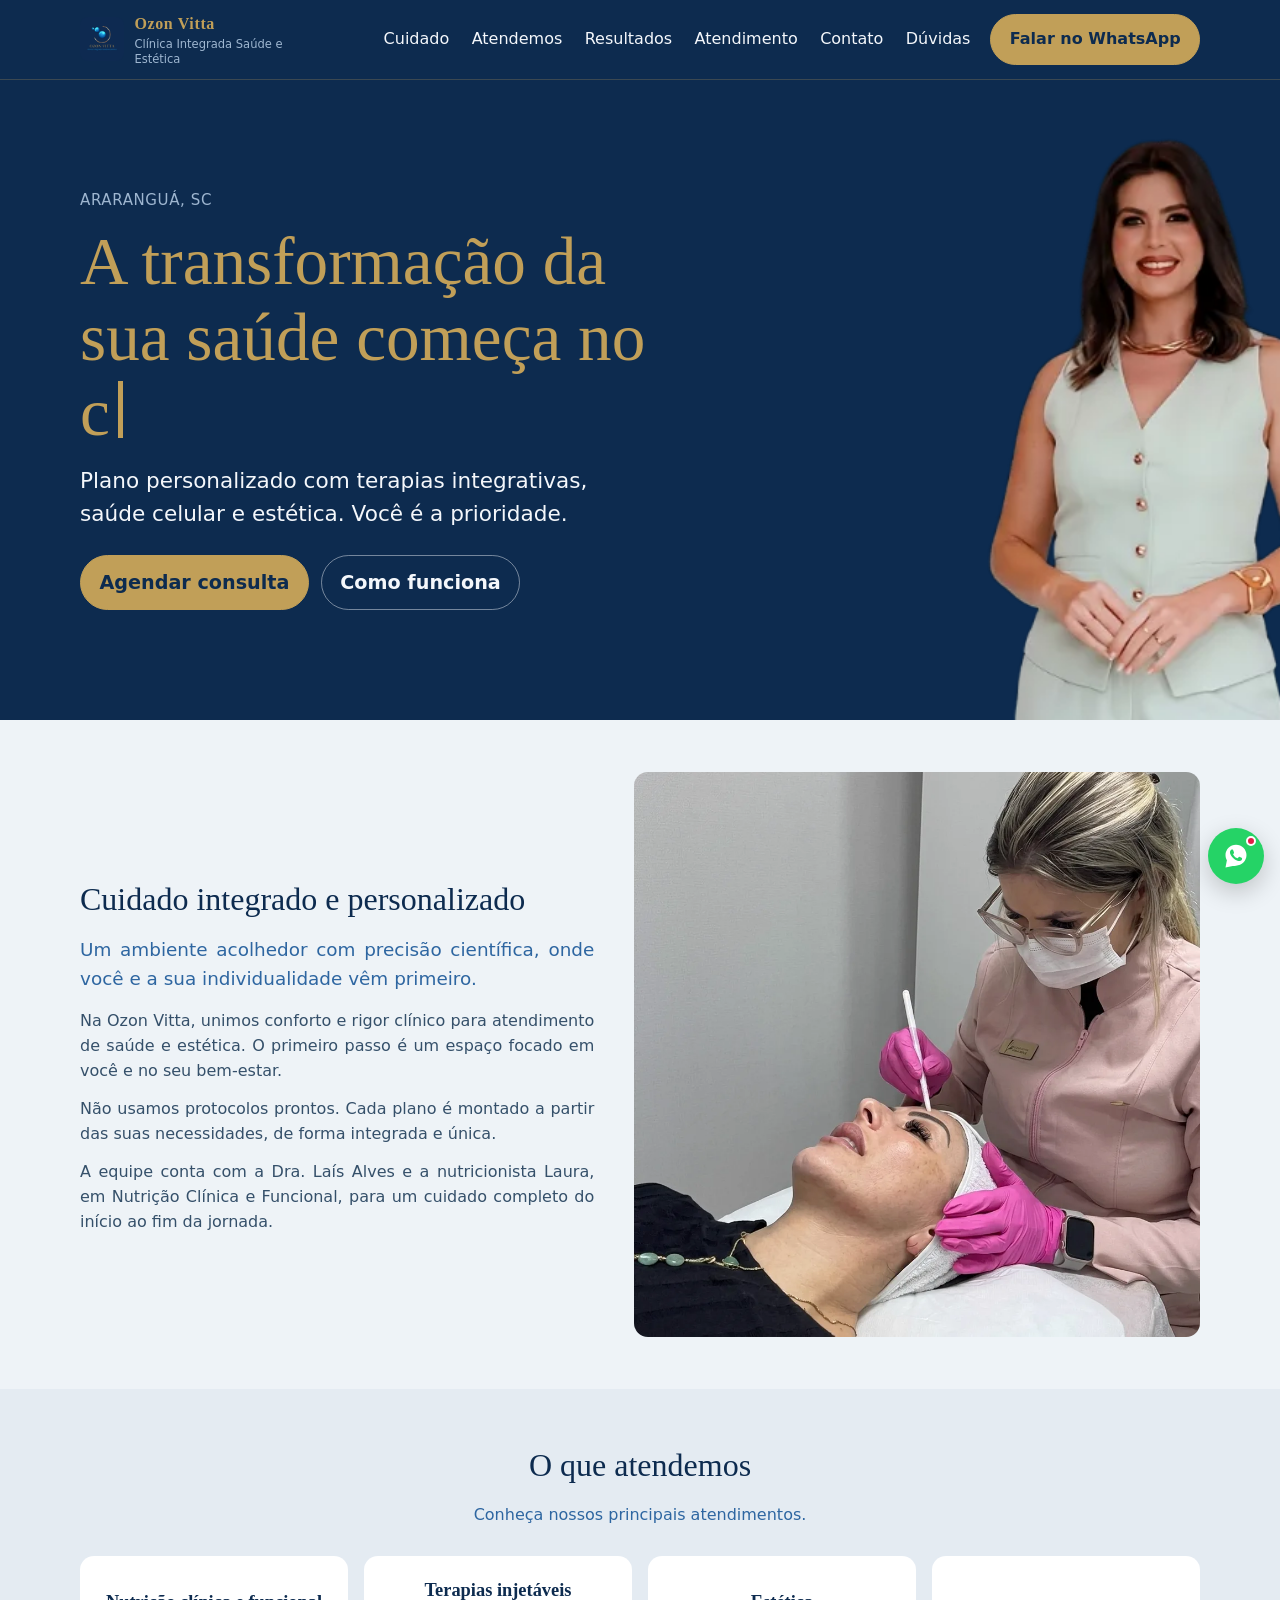
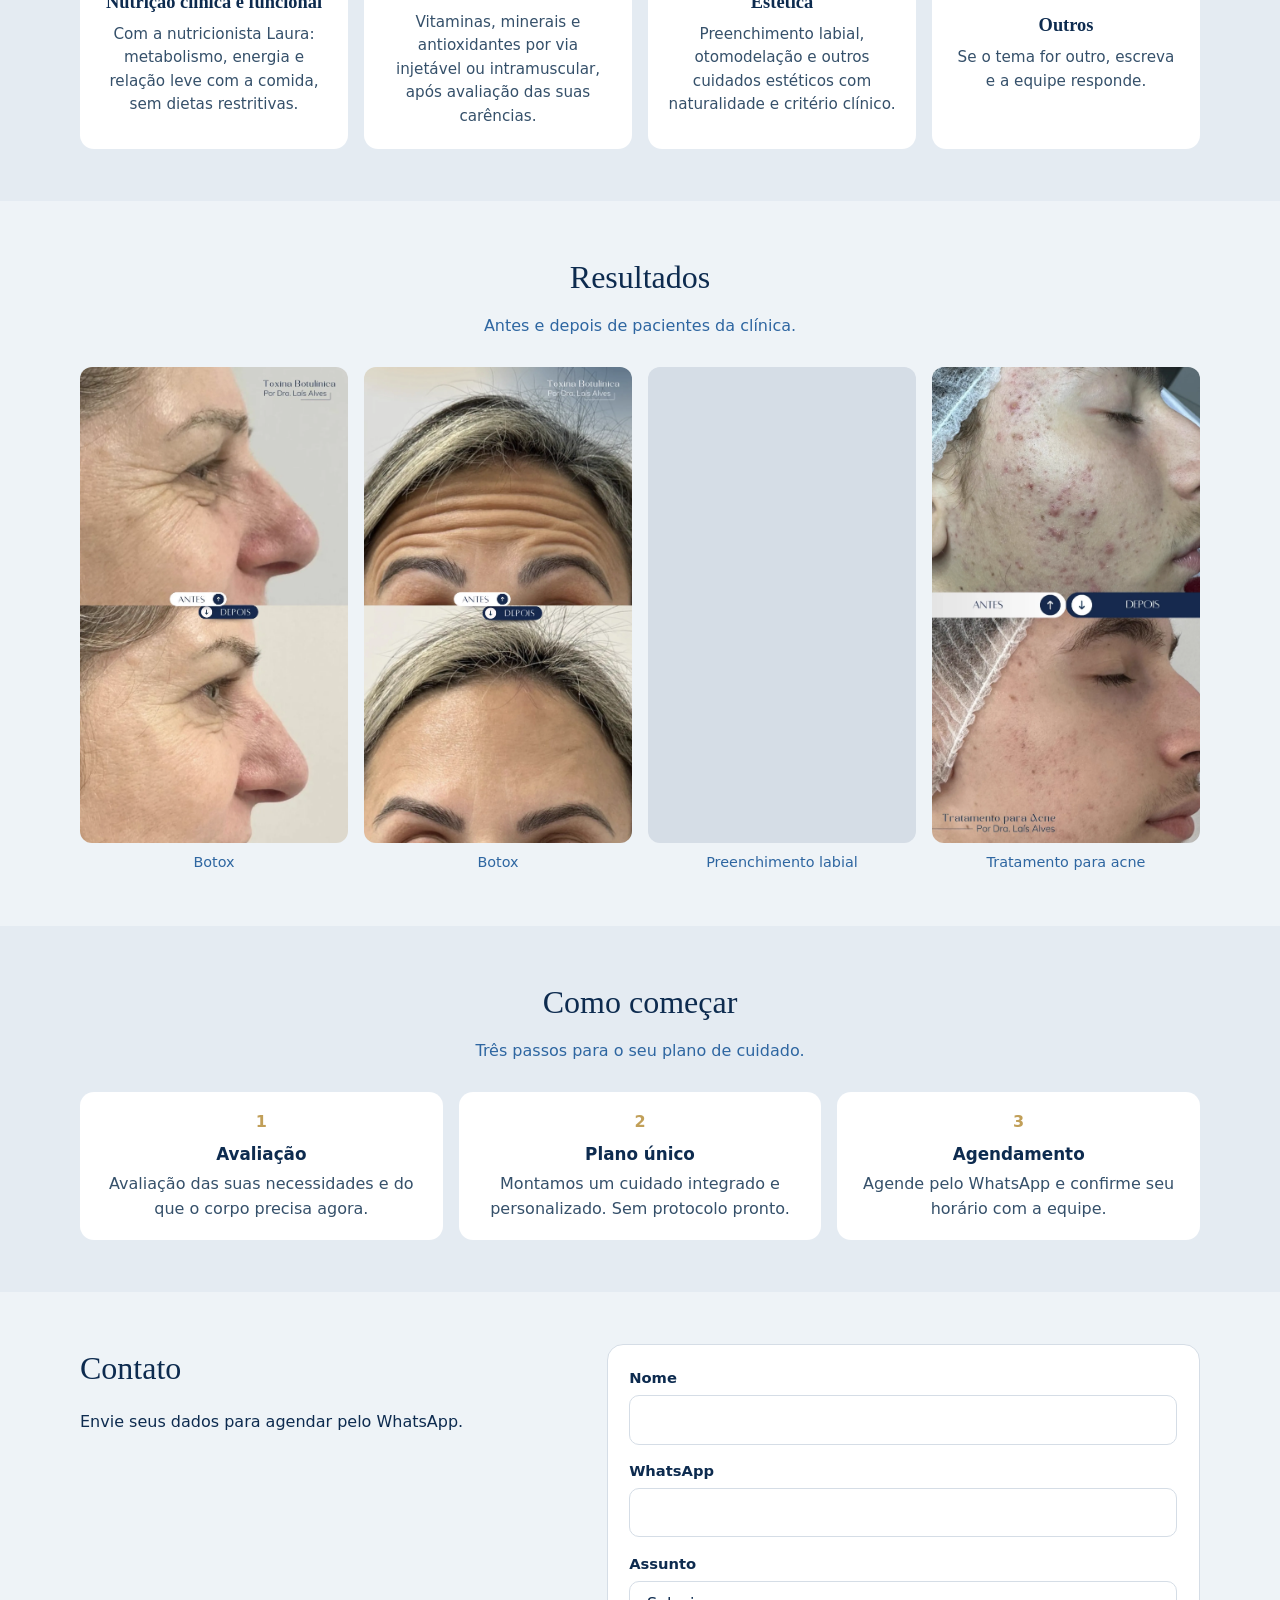
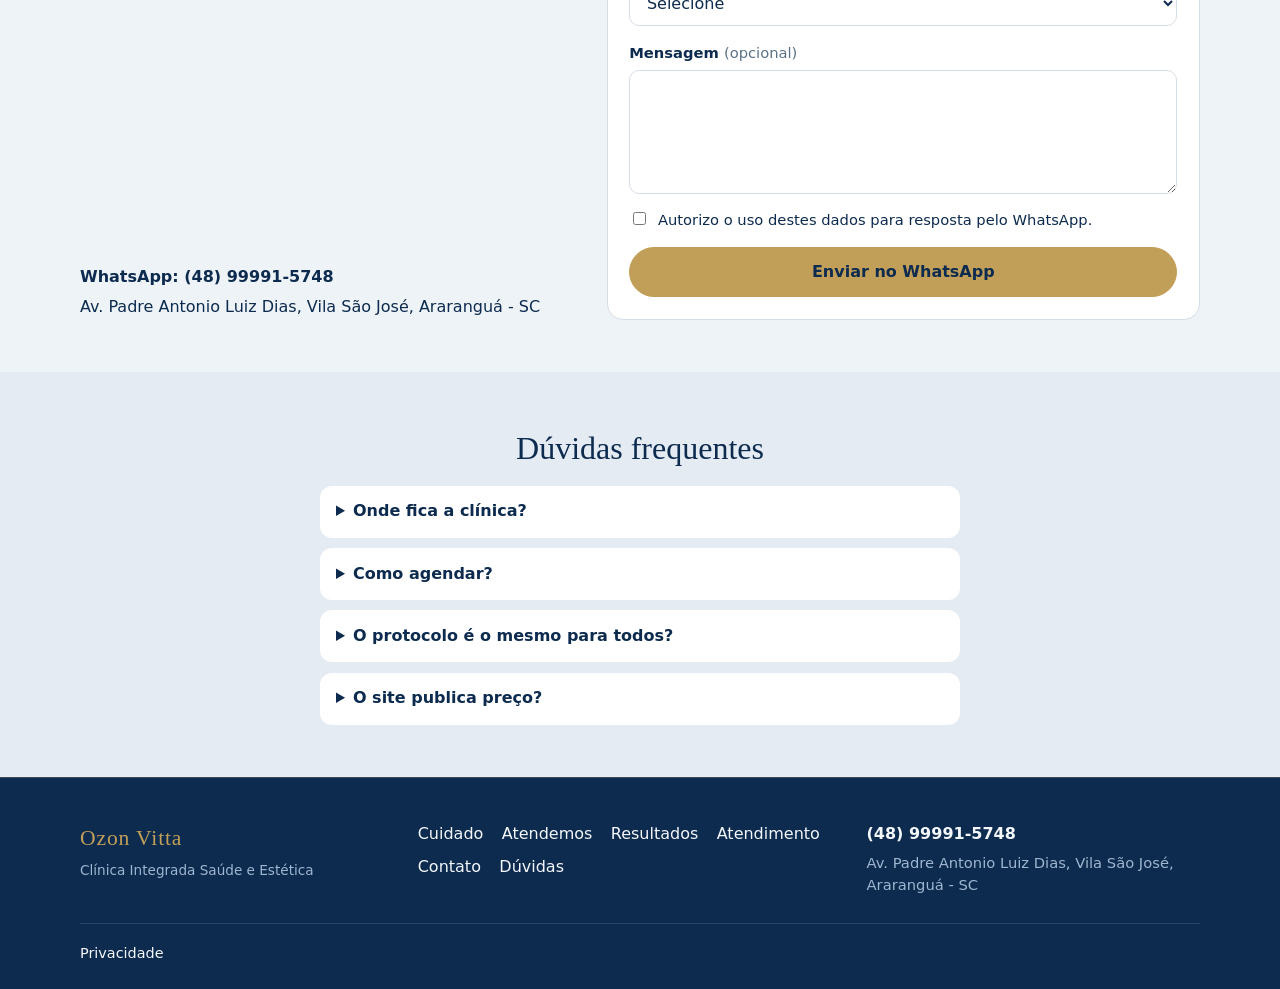
==== index.html @ ddac8181 "Initial commit: landing estatica Ozon Vitta." ====
<!DOCTYPE html>
<html lang="pt-BR">
<head>
  <meta charset="utf-8">
  <meta name="viewport" content="width=device-width, initial-scale=1">
  <title>Ozon Vitta | Clínica Integrada Saúde e Estética em Araranguá</title>
  <meta name="description" content="Ozon Vitta em Araranguá: saúde integrada e estética com plano personalizado. Agende pelo WhatsApp.">
  <meta property="og:title" content="Ozon Vitta | Clínica Integrada Saúde e Estética em Araranguá">
  <meta property="og:description" content="Ozon Vitta em Araranguá: saúde integrada e estética com plano personalizado. Agende pelo WhatsApp.">
  <meta property="og:type" content="website">
  <link rel="stylesheet" href="css/site.css">
  <link rel="preload" href="assets/hero-mobile.webm?v=2" as="video" type="video/webm" media="(max-width: 719px)">
  <script src="js/site-data.js"></script>
  <script src="js/contact.js" defer></script>
  <script src="js/nav.js" defer></script>
  <script src="js/motion.js" defer></script>
</head>
<body>
  <a class="skip" href="#topo">Ir para o conteúdo</a>

  <header class="site-header">
    <div class="wrap header-inner">
      <a class="brand" href="#topo">
        <img src="assets/logo.webp" alt="Ozon Vitta" width="48" height="48">
        <span>
          <strong data-marca-nome>Ozon Vitta</strong>
          <small data-marca-linha>Clínica Integrada Saúde e Estética</small>
        </span>
      </a>
      <button type="button" class="nav-toggle" aria-expanded="false" aria-controls="site-nav">Menu</button>
      <nav id="site-nav" class="site-nav" data-ancoras></nav>
      <a class="btn btn-gold header-wa" href="#contato" data-wa-quick hidden>Falar no WhatsApp</a>
    </div>
  </header>

  <main>
    <section id="topo" class="hero">
      <div class="wrap hero-inner reveal">
        <div class="hero-copy">
          <p class="eyebrow" data-hero-local>Araranguá, SC</p>
          <h1 data-hero-titulo>A transformação da sua saúde começa no cuidado</h1>
          <p class="hero-lead" data-hero-texto>Plano personalizado com terapias integrativas, saúde celular e estética. Você é a prioridade.</p>
          <video class="hero-mobile-img" src="assets/hero-mobile.webm?v=2" poster="assets/hero-mobile.webp" width="340" height="510" autoplay muted loop playsinline preload="auto" disablepictureinpicture aria-hidden="true"></video>
          <div class="hero-actions">
            <a class="btn btn-gold" href="#contato" data-cta-conversar>Agendar consulta</a>
            <a class="btn btn-ghost" href="#atendimento" data-cta-como>Como funciona</a>
          </div>
        </div>
      </div>
    </section>

    <section id="servico" class="section">
      <div class="wrap servico-grid reveal">
        <div class="servico-copy">
          <h2 data-servico-titulo>Cuidado integrado e personalizado</h2>
          <p class="servico-lead" data-servico-texto>Um ambiente acolhedor com precisão científica, onde você e a sua individualidade vêm primeiro.</p>
          <div data-servico-corpo>
            <p>Na Ozon Vitta, unimos conforto e rigor clínico para atendimento de saúde e estética. O primeiro passo é um espaço focado em você e no seu bem-estar.</p>
            <p>Não usamos protocolos prontos. Cada plano é montado a partir das suas necessidades, de forma integrada e única.</p>
            <p>A equipe conta com a Dra. Laís Alves e a nutricionista Laura, em Nutrição Clínica e Funcional, para um cuidado completo do início ao fim da jornada.</p>
          </div>
        </div>
        <img class="servico-img" src="assets/Cuidado.webp" alt="" width="640" height="480" decoding="async">
      </div>
    </section>

    <section id="areas" class="section section-alt">
      <div class="wrap">
        <h2 class="reveal" data-areas-titulo>O que atendemos</h2>
        <p class="section-lead reveal" data-areas-texto>Conheça nossos principais atendimentos.</p>
        <div class="card-grid" data-areas-lista></div>
      </div>
    </section>

    <section id="resultados" class="section">
      <div class="wrap">
        <h2 class="reveal" data-resultados-titulo>Resultados</h2>
        <p class="section-lead reveal" data-resultados-texto>Antes e depois de pacientes da clínica.</p>
        <div class="resultados-lista" data-resultados-lista></div>
      </div>
    </section>

    <section id="atendimento" class="section section-alt">
      <div class="wrap">
        <h2 class="reveal" data-atendimento-titulo>Como começar</h2>
        <p class="section-lead reveal" data-atendimento-texto>Três passos para o seu plano de cuidado.</p>
        <ol class="steps" data-atendimento-passos></ol>
      </div>
    </section>

    <section id="contato" class="section">
      <div class="wrap contact-grid">
        <div class="contact-intro reveal">
          <h2 data-contato-titulo>Contato</h2>
          <p data-contato-texto>Envie seus dados para agendar pelo WhatsApp.</p>
        </div>
        <form id="form-contato" class="contact-form reveal" novalidate>
          <div class="hp" aria-hidden="true">
            <label for="empresa">Empresa</label>
            <input type="text" id="empresa" name="empresa" tabindex="-1" autocomplete="off">
          </div>
          <div class="field">
            <label for="nome">Nome</label>
            <input type="text" id="nome" name="nome" autocomplete="name" required>
            <p class="field-error" id="erro-nome" hidden></p>
          </div>
          <div class="field">
            <label for="telefone">WhatsApp</label>
            <input type="tel" id="telefone" name="telefone" inputmode="numeric" autocomplete="tel" required>
            <p class="field-error" id="erro-telefone" hidden></p>
          </div>
          <div class="field">
            <label for="assunto">Assunto</label>
            <select id="assunto" name="assunto" required>
              <option value="">Selecione</option>
            </select>
            <p class="field-error" id="erro-assunto" hidden></p>
          </div>
          <div class="field">
            <label for="mensagem">Mensagem <span class="optional">(opcional)</span></label>
            <textarea id="mensagem" name="mensagem" rows="4"></textarea>
          </div>
          <div class="field check">
            <label>
              <input type="checkbox" id="autorizacao" name="autorizacao" required>
              Autorizo o uso destes dados para resposta pelo WhatsApp.
            </label>
            <p class="field-error" id="erro-autorizacao" hidden></p>
          </div>
          <button type="submit" class="btn btn-gold" data-cta-enviar>Enviar no WhatsApp</button>
          <p class="form-result" id="form-resultado" aria-live="polite" hidden></p>
        </form>
        <div class="contact-meta reveal">
          <p class="contact-phone" data-contato-telefone>WhatsApp: (48) 99991-5748</p>
          <p class="contact-address" data-contato-endereco>Av. Padre Antonio Luiz Dias, Vila São José, Araranguá - SC</p>
        </div>
      </div>
    </section>

    <section id="duvidas" class="section section-alt">
      <div class="wrap narrow">
        <h2 class="reveal" data-duvidas-titulo>Dúvidas frequentes</h2>
        <div class="faq" data-duvidas-lista></div>
      </div>
    </section>
  </main>

  <footer class="site-footer">
    <div class="wrap footer-inner">
      <div class="footer-top">
        <div class="footer-brand">
          <p class="footer-mark" data-marca-rodape>Ozon Vitta</p>
          <p class="footer-tag">Clínica Integrada Saúde e Estética</p>
        </div>
        <nav class="footer-nav" data-ancoras-rodape aria-label="Seções"></nav>
        <div class="footer-contact">
          <p class="footer-phone" data-rodape-telefone>(48) 99991-5748</p>
          <p class="footer-address" data-rodape-endereco>Av. Padre Antonio Luiz Dias, Vila São José, Araranguá - SC</p>
        </div>
      </div>
      <div class="footer-bottom">
        <a href="privacidade.html">Privacidade</a>
      </div>
    </div>
  </footer>

  <a class="wa-float" href="#contato" data-wa-quick hidden aria-label="Falar no WhatsApp">
    <svg viewBox="0 0 32 32" width="28" height="28" aria-hidden="true">
      <path fill="currentColor" d="M16.01 3C9.39 3 4 8.37 4 14.96c0 2.1.55 4.14 1.6 5.95L4 29l8.3-1.55A12.1 12.1 0 0 0 16.01 27C22.63 27 28 21.63 28 14.96 28 8.37 22.63 3 16.01 3zm6.86 17.04c-.29.81-1.43 1.49-2.34 1.69-.62.13-1.42.24-4.13-.89-3.47-1.44-5.7-4.95-5.88-5.18-.17-.23-1.42-1.89-1.42-3.61s.9-2.56 1.22-2.91c.31-.35.68-.44.91-.44h.65c.21 0 .49-.08.76.58.29.71.97 2.45 1.06 2.63.08.17.14.38.03.61-.11.23-.17.38-.34.58-.17.21-.36.46-.51.62-.17.17-.35.36-.15.7.2.35.89 1.47 1.91 2.38 1.31 1.17 2.42 1.53 2.76 1.7.35.17.55.14.75-.08.21-.23.86-.99 1.09-1.33.23-.35.46-.29.76-.17.31.11 1.95.92 2.28 1.09.34.17.56.26.64.4.09.15.09.85-.2 1.66z"/>
    </svg>
    <span class="wa-dot" aria-hidden="true"></span>
  </a>
</body>
</html>
---- css/site.css ----
:root {
  --navy: #0d2b4f;
  --gold: #c19f58;
  --blue: #1c8cce;
  --line-blue: #2e66a1;
  --paper: #eef3f7;
  --ink: #0d2b4f;
  --on-navy: #f4f7fb;
  --line: #d5dde6;
  --max: 1120px;
  --serif: Georgia, "Times New Roman", serif;
  --sans: system-ui, -apple-system, "Segoe UI", Roboto, sans-serif;
}

*,
*::before,
*::after {
  box-sizing: border-box;
}

html {
  scroll-behavior: smooth;
  scroll-padding-top: 5.5rem;
}

body {
  margin: 0;
  font-family: var(--sans);
  color: var(--ink);
  background: var(--paper);
  line-height: 1.55;
}

img {
  max-width: 100%;
  height: auto;
  display: block;
}

a {
  color: var(--blue);
}

a:focus-visible,
button:focus-visible,
input:focus-visible,
select:focus-visible,
textarea:focus-visible {
  outline: 2px solid var(--blue);
  outline-offset: 2px;
}

.skip {
  position: absolute;
  left: -999px;
  top: 0;
  background: var(--gold);
  color: var(--navy);
  padding: 0.5rem 1rem;
  z-index: 100;
}

.skip:focus {
  left: 0.5rem;
  top: 0.5rem;
}

.wrap {
  width: min(100% - 2rem, var(--max));
  margin-inline: auto;
}

.narrow {
  max-width: 40rem;
}

.site-header {
  position: sticky;
  top: 0;
  z-index: 40;
  background: var(--navy);
  color: var(--on-navy);
  border-bottom: 1px solid rgba(193, 159, 88, 0.25);
}

.header-inner {
  display: flex;
  flex-wrap: wrap;
  align-items: center;
  gap: 0.75rem;
  padding: 0.75rem 0;
}

.brand {
  display: flex;
  align-items: center;
  gap: 0.65rem;
  color: inherit;
  text-decoration: none;
  margin-right: auto;
}

.brand img {
  width: 44px;
  height: 44px;
  border-radius: 8px;
  object-fit: cover;
}

.brand strong {
  display: block;
  font-family: var(--serif);
  font-weight: 600;
  letter-spacing: 0.04em;
  color: var(--gold);
}

.brand small {
  display: block;
  font-size: 0.72rem;
  color: #9eb6d0;
  max-width: 12rem;
  line-height: 1.3;
}

.nav-toggle {
  background: transparent;
  border: 1px solid var(--gold);
  color: var(--gold);
  padding: 0.4rem 0.75rem;
  border-radius: 999px;
  cursor: pointer;
  font: inherit;
}

.site-nav {
  display: none;
  flex-direction: column;
  gap: 0.5rem;
  width: 100%;
  padding: 0.5rem 0 0.75rem;
}

.site-nav.is-open {
  display: flex;
}

.site-nav a {
  color: var(--on-navy);
  text-decoration: none;
  padding: 0.35rem 0;
}

.site-nav a:hover {
  color: var(--gold);
}

.btn.header-wa {
  display: none;
}

.btn {
  display: inline-flex;
  align-items: center;
  justify-content: center;
  gap: 0.35rem;
  padding: 0.75rem 1.15rem;
  border-radius: 999px;
  border: 1px solid transparent;
  font: inherit;
  font-weight: 560;
  text-decoration: none;
  cursor: pointer;
}

.btn-gold {
  background: var(--gold);
  color: var(--navy);
  border-color: var(--gold);
}

.btn-gold:hover {
  filter: brightness(1.05);
}

.btn-ghost {
  background: transparent;
  color: var(--on-navy);
  border-color: rgba(244, 247, 251, 0.45);
}

.section .btn-ghost {
  color: var(--navy);
  border-color: var(--line);
}

.hero {
  background-color: var(--navy);
  background-image: none;
  color: var(--on-navy);
  padding: 2.5rem 0 1.5rem;
  min-height: min(59.5vh, 476px);
  display: flex;
  align-items: center;
}

.hero-inner {
  width: min(100% - 2rem, var(--max));
}

.hero-mobile-img {
  display: block;
  width: min(75vw, 289px);
  height: auto;
  margin: -2.75rem auto 1rem;
  background: transparent;
  position: relative;
  z-index: 0;
}

.hero-copy {
  max-width: 30rem;
  margin-inline: auto;
  text-align: center;
}

.eyebrow {
  color: #9eb6d0;
  letter-spacing: 0.04em;
  text-transform: uppercase;
  font-size: 0.94rem;
  margin: 0 0 0.75rem;
  position: relative;
  z-index: 1;
}

.hero h1 {
  font-family: var(--serif);
  font-weight: 500;
  font-size: clamp(2.3rem, 6.1vw, 3.6rem);
  color: var(--gold);
  margin: 0 0 0.85rem;
  line-height: 1.12;
  position: relative;
  z-index: 1;
  min-height: 1.2em;
}

.hero h1.is-typing::after {
  content: "";
  display: inline-block;
  width: 0.07em;
  height: 0.85em;
  margin-left: 0.12em;
  background: currentColor;
  vertical-align: -0.05em;
  animation: hero-caret 0.85s step-end infinite;
}

@keyframes hero-caret {
  50% {
    opacity: 0;
  }
}

.hero-lead {
  display: none;
  max-width: 34rem;
  margin: 0 auto 1.5rem;
  color: var(--on-navy);
  font-size: 1.35rem;
}

.hero-actions {
  display: flex;
  flex-wrap: wrap;
  gap: 0.75rem;
  justify-content: center;
}

.hero-actions .btn {
  font-size: 1.2rem;
}

.section {
  padding: 3.25rem 0;
  text-align: center;
}

.section .contact-form {
  text-align: left;
}

.section-alt {
  background: #e4ebf2;
}

.servico-grid {
  display: grid;
  gap: 1.5rem;
  align-items: center;
}

.servico-lead {
  font-size: 1.15rem;
  color: var(--line-blue);
  margin: 0 0 1rem;
  text-align: center;
}

.servico-copy [data-servico-corpo] p {
  margin: 0 0 0.85rem;
  color: #35506a;
  text-align: center;
}

.servico-copy [data-servico-corpo] p:last-child {
  margin-bottom: 0;
}

.servico-img {
  width: 100%;
  height: auto;
  border-radius: 14px;
  object-fit: cover;
  display: block;
}

.section h2 {
  font-family: var(--serif);
  font-weight: 500;
  font-size: clamp(1.5rem, 3vw, 2rem);
  margin: 0 0 0.75rem;
  color: var(--navy);
}

.section-lead {
  margin: 0 0 1.75rem;
  color: var(--line-blue);
  text-align: center;
}

.card-grid {
  display: grid;
  gap: 1rem;
}

.resultados-lista {
  display: grid;
  gap: 1.25rem;
  grid-template-columns: 1fr;
}

.resultado {
  margin: 0;
}

.resultado img {
  width: 100%;
  height: auto;
  border-radius: 12px;
  display: block;
  background: #d5dde6;
}

.resultado figcaption {
  margin-top: 0.5rem;
  font-size: 0.9rem;
  color: var(--line-blue);
  text-align: center;
}

.card {
  text-align: center;
  background: #fff;
  border: 0;
  border-radius: 14px;
  padding: 1.25rem;
  cursor: pointer;
  font: inherit;
  color: inherit;
  transition: box-shadow 0.2s ease;
}

.card:hover {
  box-shadow: 0 8px 24px rgba(13, 43, 79, 0.08);
}

.card h3 {
  margin: 0 0 0.4rem;
  font-family: var(--serif);
  font-size: 1.15rem;
  color: var(--navy);
}

.card p {
  margin: 0;
  color: #35506a;
  font-size: 0.95rem;
  text-align: center;
}

.steps {
  list-style: none;
  margin: 0;
  padding: 0;
  display: grid;
  gap: 1rem;
}

.step {
  background: #fff;
  border: 0;
  border-radius: 14px;
  padding: 1.15rem;
}

.step-num {
  display: inline-block;
  color: var(--gold);
  font-weight: 700;
  margin-bottom: 0.35rem;
}

.step h3 {
  margin: 0 0 0.35rem;
  font-size: 1.05rem;
}

.step p {
  margin: 0;
  color: #35506a;
  text-align: center;
}

.contact-grid {
  display: grid;
  gap: 2rem;
}

.contact-meta {
  text-align: left;
}

.contact-phone {
  margin: 0;
  font-weight: 600;
  color: var(--navy);
}

.contact-address,
.footer-address {
  margin: 0.35rem 0 0;
  color: inherit;
}

.contact-form {
  background: #fff;
  border: 1px solid var(--line);
  border-radius: 16px;
  padding: 1.35rem;
  display: grid;
  gap: 0.95rem;
}

.field {
  display: grid;
  gap: 0.35rem;
}

.field label {
  font-weight: 560;
  font-size: 0.92rem;
}

.optional {
  font-weight: 400;
  color: #5a7188;
}

.field input,
.field select,
.field textarea {
  width: 100%;
  padding: 0.7rem 0.8rem;
  border: 1px solid var(--line);
  border-radius: 10px;
  font: inherit;
  background: #fff;
  color: var(--ink);
}

.field.check label {
  display: flex;
  gap: 0.55rem;
  align-items: flex-start;
  font-weight: 400;
}

.field.check input {
  width: auto;
  margin-top: 0.2rem;
}

.field-error {
  margin: 0;
  color: #9b2c2c;
  font-size: 0.85rem;
}

.hp {
  position: absolute;
  left: -9999px;
  height: 0;
  overflow: hidden;
}

.form-result {
  margin: 0;
  padding: 0.75rem;
  background: var(--paper);
  border-radius: 10px;
  font-size: 0.92rem;
}

.form-result code {
  display: block;
  margin: 0.5rem 0;
  white-space: pre-wrap;
  word-break: break-word;
}

.faq {
  display: grid;
  gap: 0.65rem;
}

.faq-item {
  background: #fff;
  border: 0;
  border-radius: 12px;
  padding: 0.85rem 1rem;
}

.faq-item summary {
  cursor: pointer;
  font-weight: 560;
  color: var(--navy);
}

.faq-item p {
  margin: 0.65rem 0 0;
  color: #35506a;
  text-align: center;
}

.site-footer {
  background: var(--navy);
  color: var(--on-navy);
  padding: 2.75rem 0 1.5rem;
  border-top: 1px solid rgba(193, 159, 88, 0.28);
}

.footer-inner {
  display: grid;
  gap: 1.75rem;
  text-align: center;
}

.footer-top {
  display: grid;
  gap: 1.5rem;
}

.footer-brand {
  display: grid;
  gap: 0.35rem;
}

.footer-mark {
  margin: 0;
  color: var(--gold);
  font-family: var(--serif);
  font-size: 1.35rem;
  letter-spacing: 0.04em;
}

.footer-tag {
  margin: 0;
  color: #9eb6d0;
  font-size: 0.85rem;
  line-height: 1.35;
}

.footer-nav {
  display: flex;
  flex-wrap: wrap;
  justify-content: center;
  gap: 0.55rem 1.15rem;
}

.footer-nav a,
.site-footer a {
  color: var(--on-navy);
  text-decoration: none;
}

.footer-nav a:hover,
.site-footer a:hover {
  color: var(--gold);
}

.footer-contact {
  display: grid;
  gap: 0.35rem;
  justify-items: center;
}

.footer-phone {
  margin: 0;
  font-weight: 600;
  color: var(--on-navy);
}

.footer-address {
  margin: 0;
  max-width: 18rem;
  color: #9eb6d0;
  font-size: 0.92rem;
  line-height: 1.45;
}

.footer-bottom {
  padding-top: 1.15rem;
  border-top: 1px solid rgba(244, 247, 251, 0.12);
  font-size: 0.9rem;
}

.wa-float {
  position: fixed;
  right: 1rem;
  bottom: 1rem;
  width: 56px;
  height: 56px;
  border-radius: 50%;
  background: #25d366;
  color: #fff;
  display: grid;
  place-items: center;
  box-shadow: 0 8px 24px rgba(0, 0, 0, 0.2);
  z-index: 50;
  text-decoration: none;
  animation: wa-bounce 2s ease-in-out infinite;
}

.wa-dot {
  position: absolute;
  top: 8px;
  right: 8px;
  width: 10px;
  height: 10px;
  border-radius: 50%;
  background: #e11d48;
  border: 2px solid #fff;
}

@keyframes wa-bounce {
  0%,
  80%,
  100% {
    transform: translateY(0);
  }
  90% {
    transform: translateY(-6px);
  }
}

.reveal {
  opacity: 0;
  transform: translateY(12px);
  transition: opacity 0.45s ease, transform 0.45s ease;
}

.reveal.is-visible {
  opacity: 1;
  transform: none;
}

@media (min-width: 720px) {
  .nav-toggle {
    display: none;
  }

  .site-nav {
    display: flex;
    flex-direction: row;
    width: auto;
    padding: 0;
    gap: 1.1rem;
  }

  .btn.header-wa {
    display: inline-flex;
  }

  .hero {
    min-height: min(78vh, 640px);
    padding: 3.5rem 0;
    background-image: url("../assets/hero-bg.webp");
    background-repeat: no-repeat;
    background-size: auto 130%;
    background-position: 36% 6%;
  }

  .hero-mobile-img {
    display: none;
  }

  .hero-copy {
    margin-inline: 0;
    text-align: left;
    max-width: 38rem;
  }

  .hero h1 {
    font-size: clamp(2.7rem, 7.2vw, 4.2rem);
  }

  .hero-lead {
    display: block;
    margin-left: 0;
    margin-right: 0;
  }

  .hero-actions {
    justify-content: flex-start;
  }

  .card-grid {
    grid-template-columns: repeat(2, 1fr);
  }

  .resultados-lista {
    grid-template-columns: repeat(4, 1fr);
    gap: 1rem;
  }

  .steps {
    grid-template-columns: repeat(3, 1fr);
  }

  .contact-grid {
    grid-template-columns: 1fr 1.2fr;
    grid-template-rows: auto 1fr;
    align-items: stretch;
  }

  .contact-form {
    grid-column: 2;
    grid-row: 1 / -1;
  }

  .contact-meta {
    grid-column: 1;
    grid-row: 2;
    align-self: end;
  }

  .servico-grid {
    grid-template-columns: 1fr 1.1fr;
    gap: 2.5rem;
  }

  .section {
    text-align: left;
  }

  .servico-lead,
  .servico-copy [data-servico-corpo] p,
  .section-lead,
  .card p,
  .step p,
  .faq-item p {
    text-align: justify;
  }

  #areas h2,
  #areas .section-lead,
  #resultados h2,
  #resultados .section-lead,
  #atendimento h2,
  #atendimento .section-lead,
  #duvidas h2 {
    text-align: center;
  }

  #areas .card,
  #areas .card p,
  #atendimento .step,
  #atendimento .step p {
    text-align: center;
  }

  .card {
    text-align: left;
  }

  .footer-inner {
    text-align: left;
  }

  .footer-top {
    grid-template-columns: 1.1fr 1.5fr 1.2fr;
    gap: 2rem;
    align-items: start;
  }

  .footer-nav {
    justify-content: flex-start;
  }

  .footer-contact {
    justify-items: start;
  }

  .footer-address {
    max-width: none;
  }

  .footer-bottom {
    display: flex;
    justify-content: flex-start;
  }
}

@media (min-width: 1024px) {
  .header-inner {
    gap: 1.25rem;
  }

  .site-nav {
    gap: 1.4rem;
  }

  .card-grid {
    grid-template-columns: repeat(4, 1fr);
  }
}

@media (prefers-reduced-motion: reduce) {
  html {
    scroll-behavior: auto;
  }

  .reveal {
    opacity: 1;
    transform: none;
    transition: none;
  }

  .wa-float {
    animation: none;
  }

  .hero h1.is-typing::after {
    animation: none;
  }
}
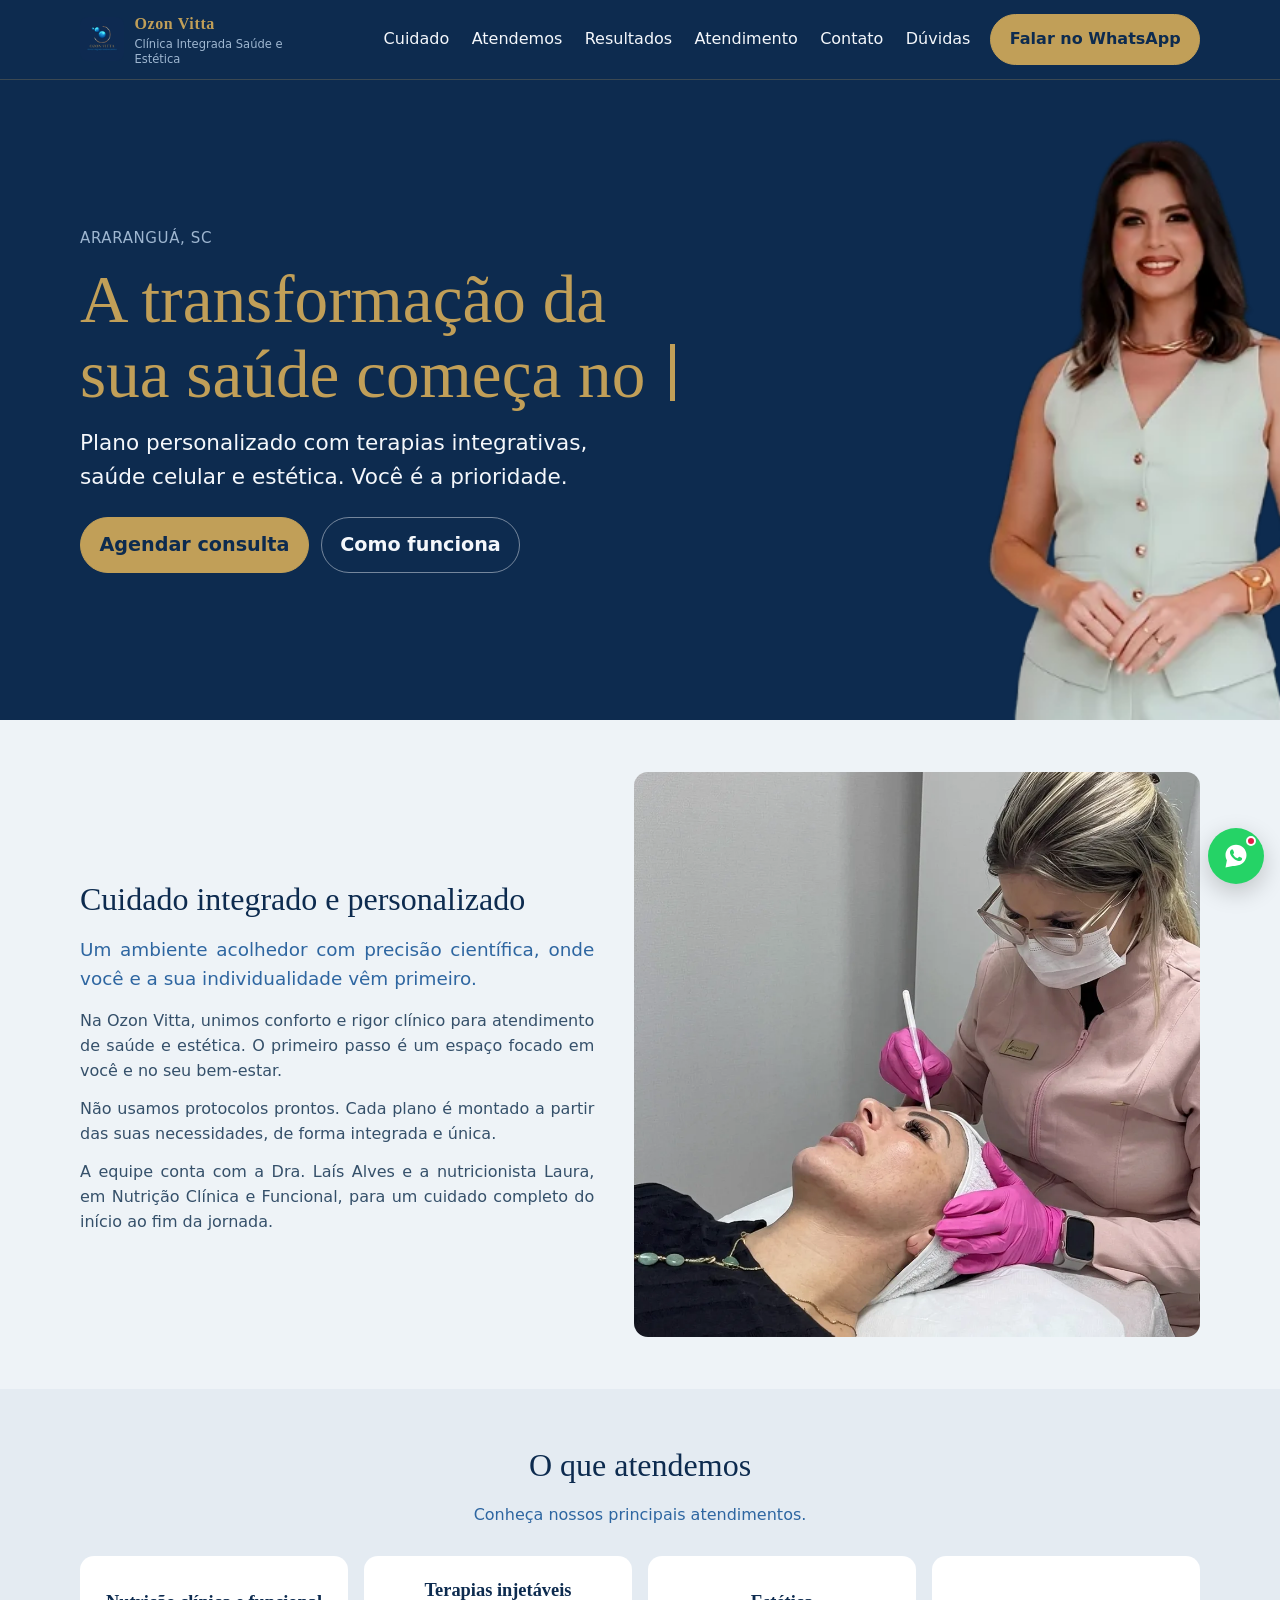
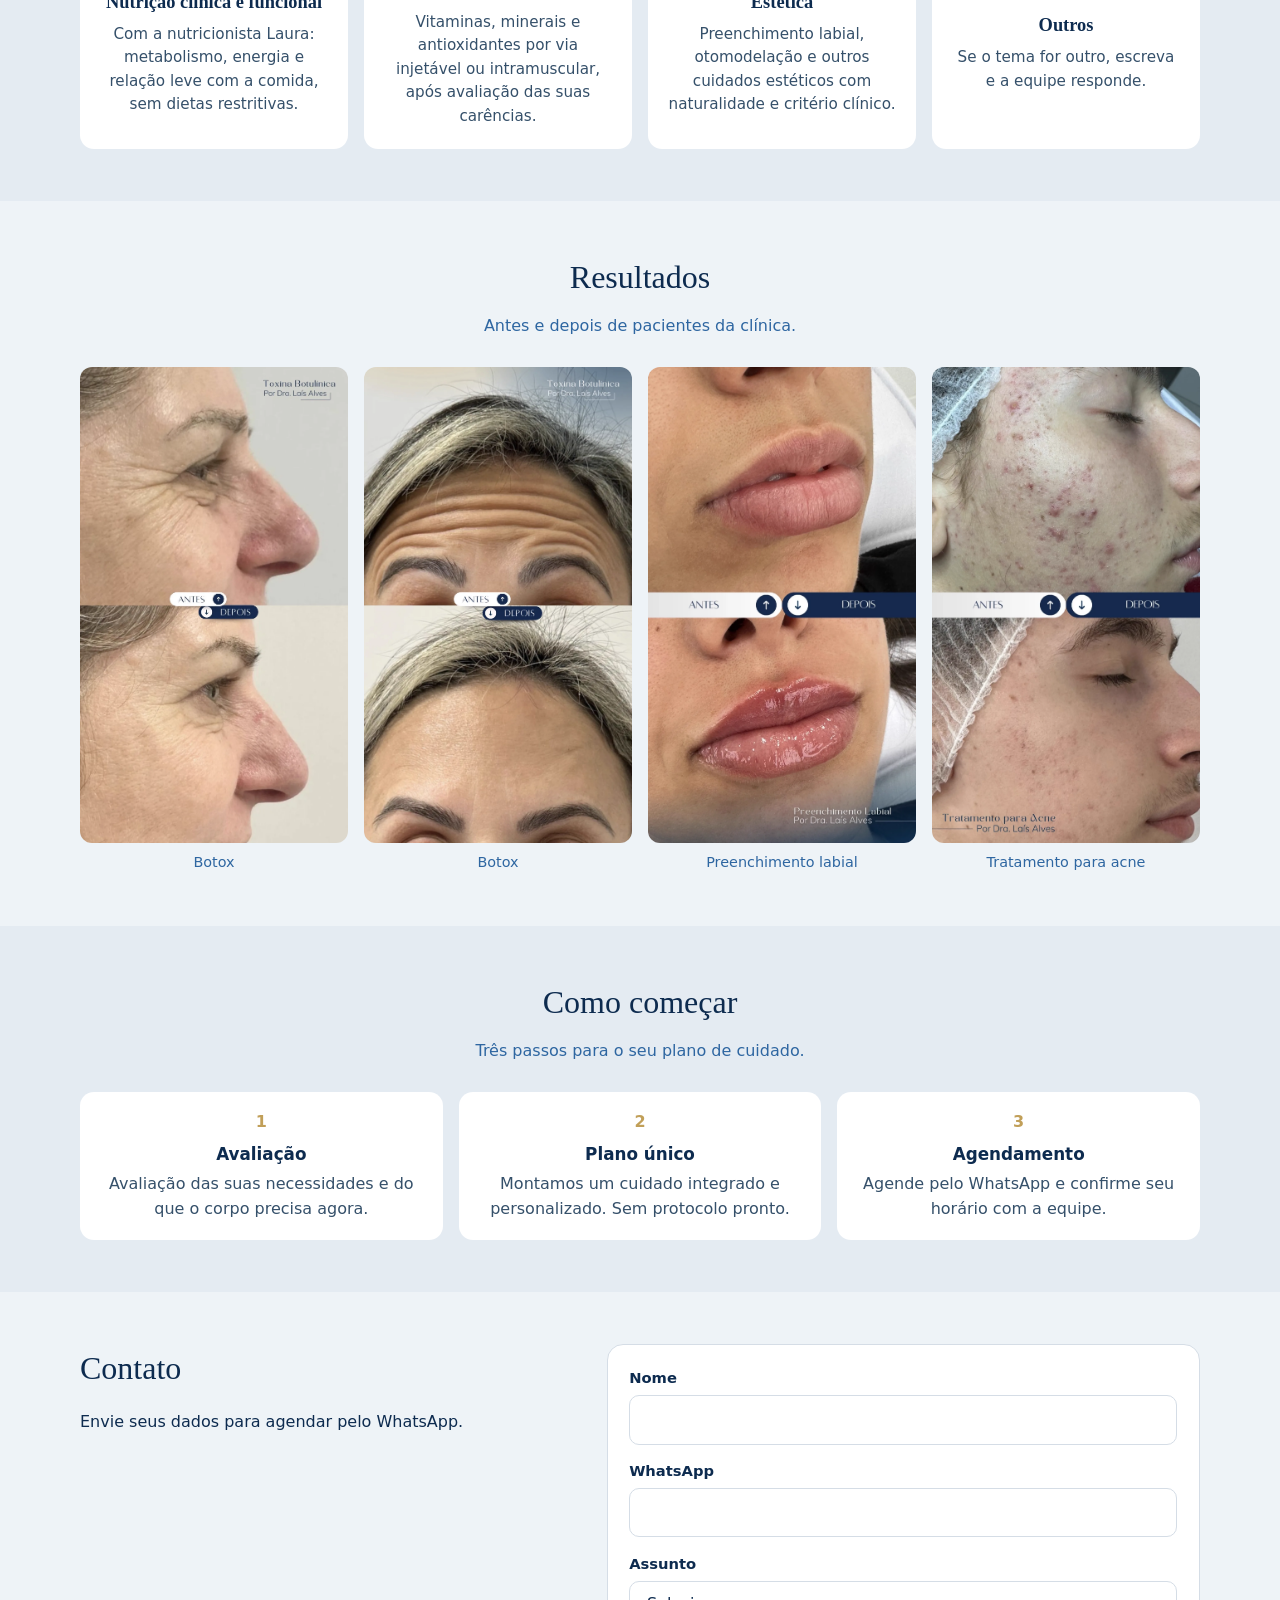
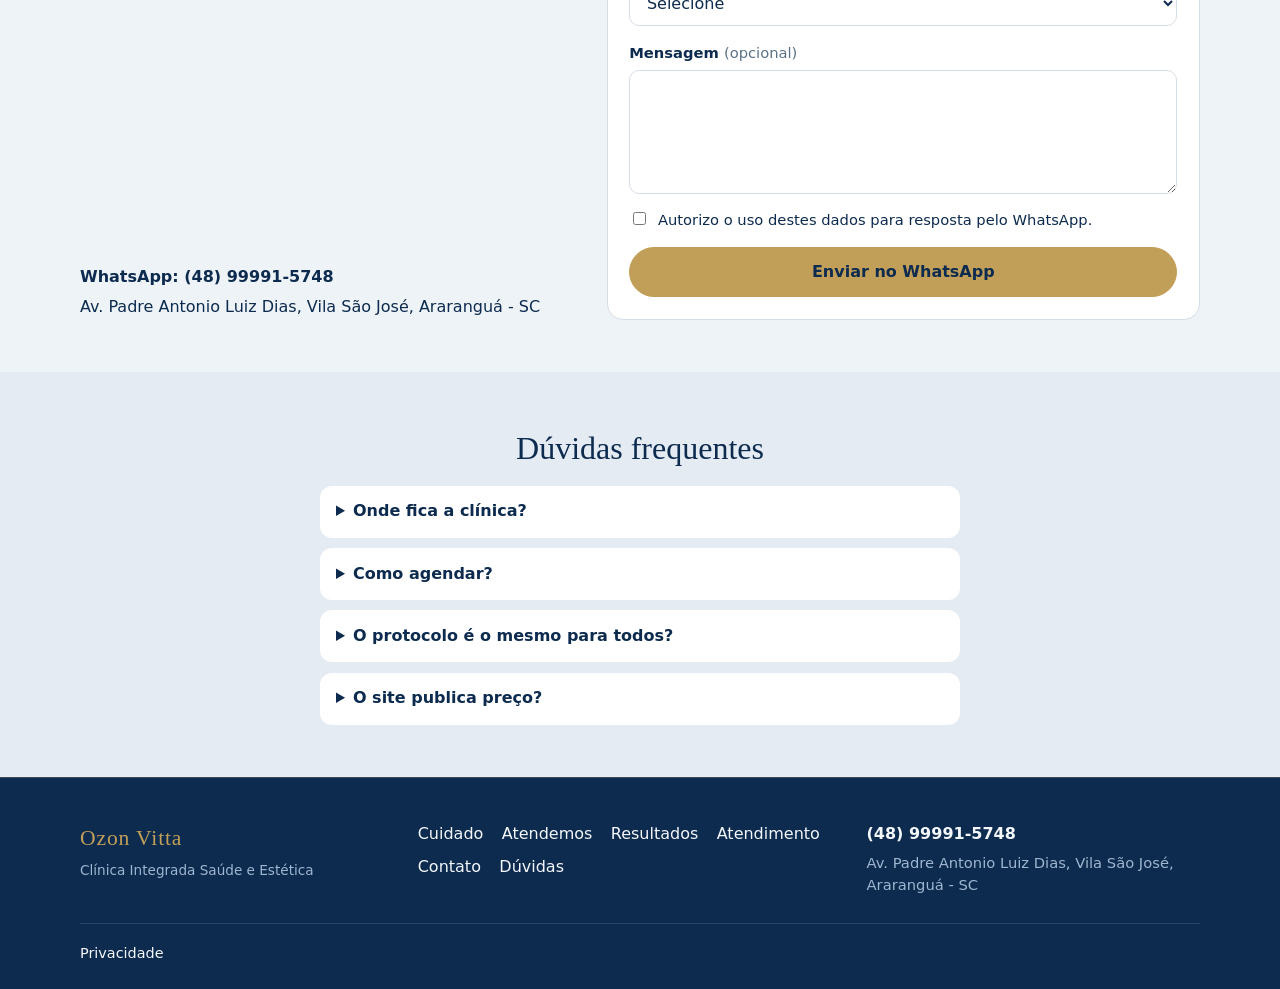
==== commit 3aacfb5c: "Add favicon and improve WhatsApp contact messages." ====
--- a/index.html
+++ b/index.html
@@ -8,6 +8,7 @@
   <meta property="og:title" content="Ozon Vitta | Clínica Integrada Saúde e Estética em Araranguá">
   <meta property="og:description" content="Ozon Vitta em Araranguá: saúde integrada e estética com plano personalizado. Agende pelo WhatsApp.">
   <meta property="og:type" content="website">
+  <link rel="icon" href="assets/favicon.ico" sizes="any">
   <link rel="stylesheet" href="css/site.css">
   <link rel="preload" href="assets/hero-mobile.webm?v=2" as="video" type="video/webm" media="(max-width: 719px)">
   <script src="js/site-data.js"></script>
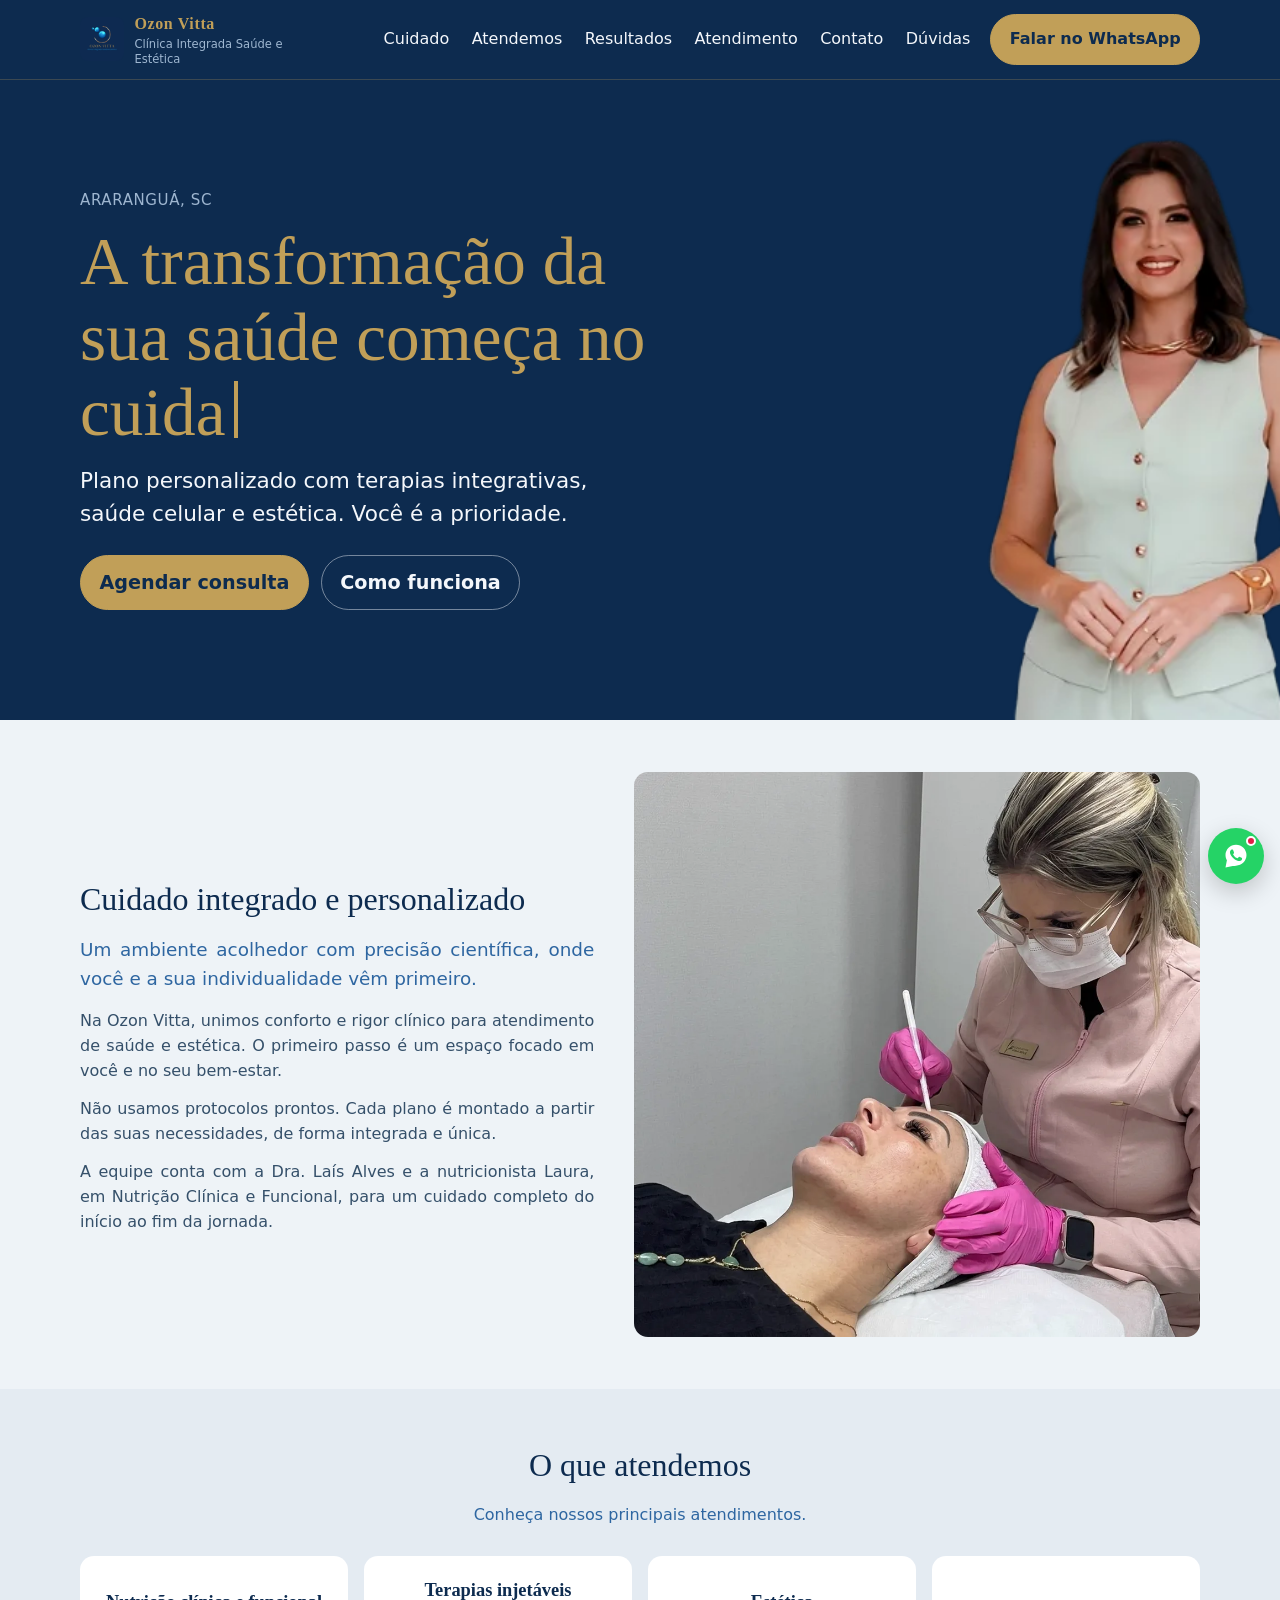
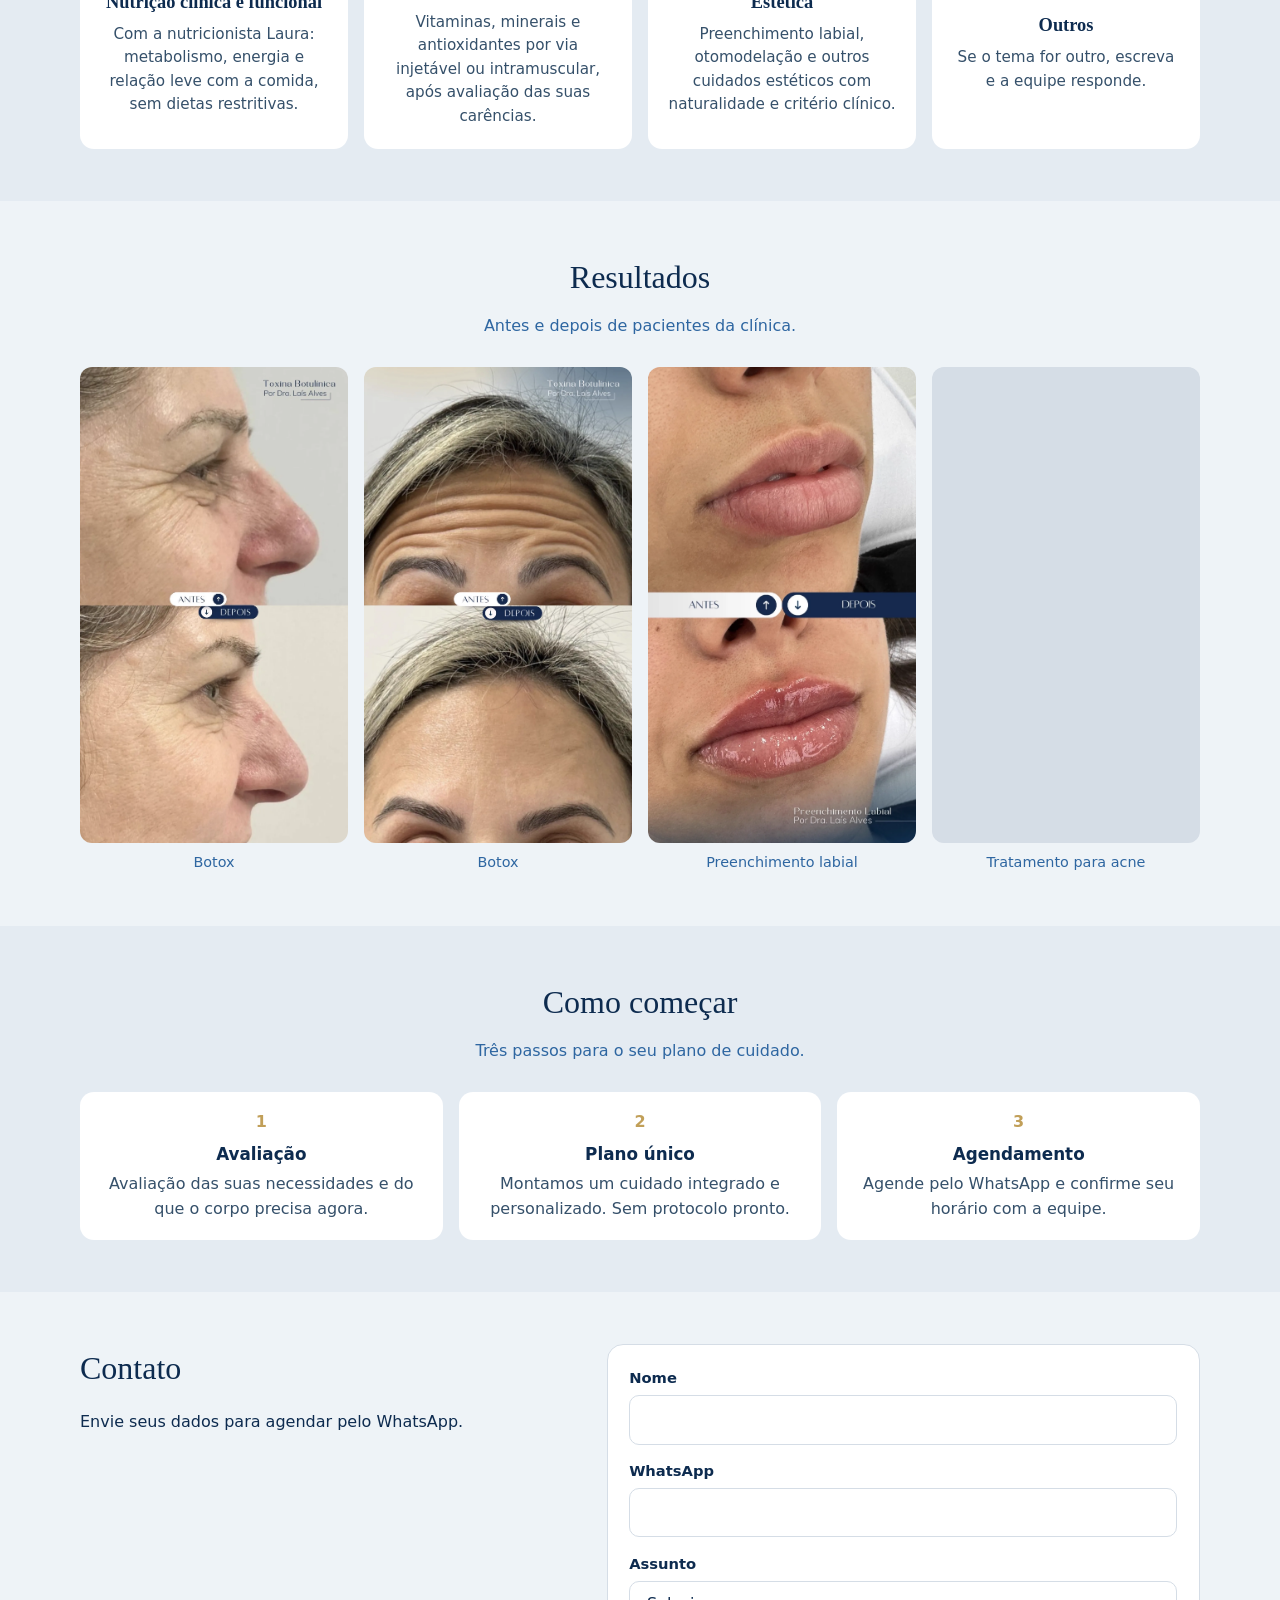
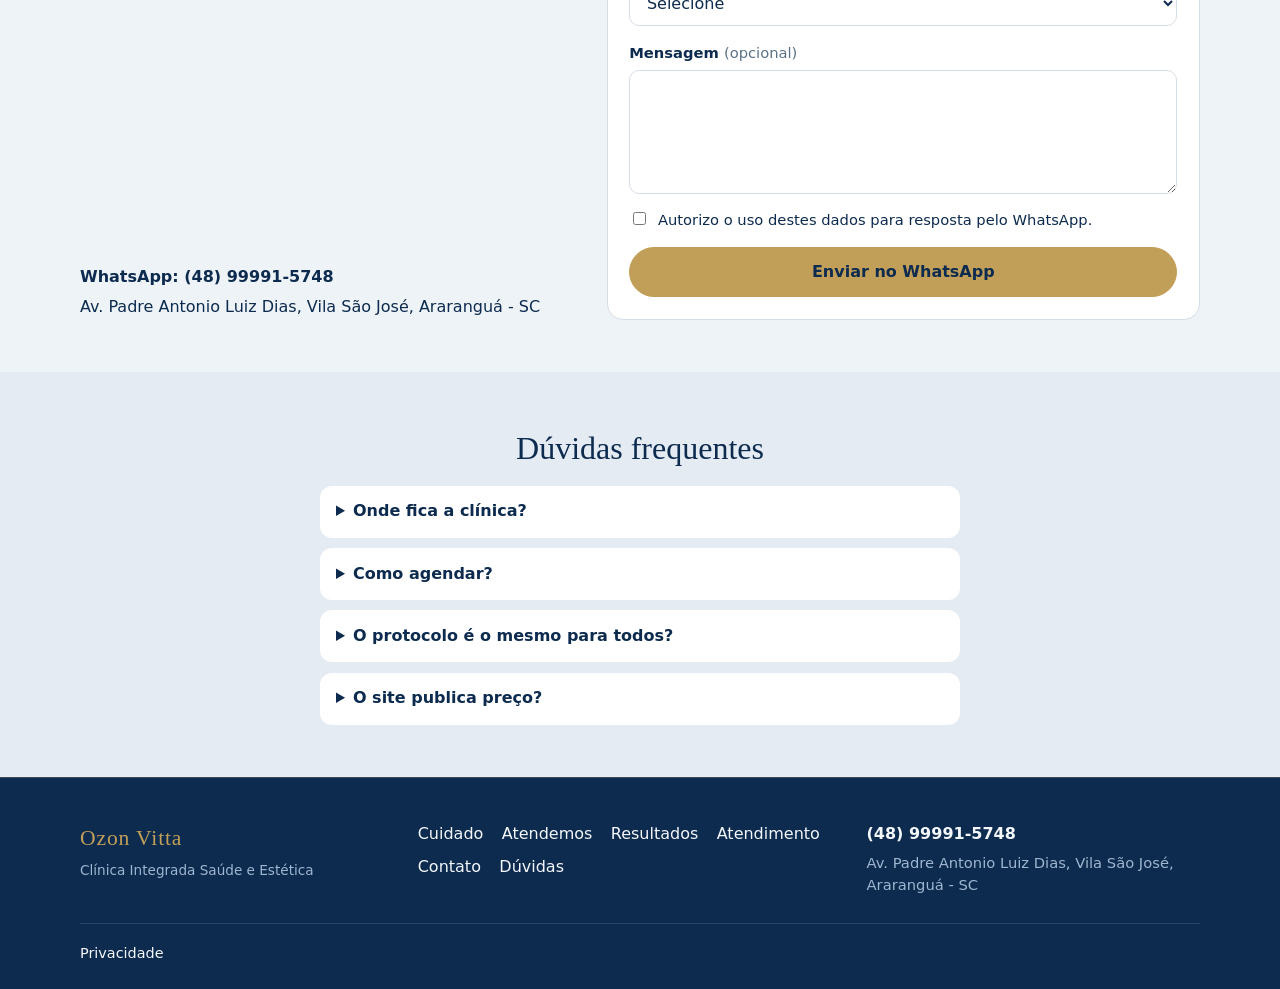
==== commit 5abd2a8e: "Remove black background from the mobile hero syringe video." ====
--- a/index.html
+++ b/index.html
@@ -10,7 +10,7 @@
   <meta property="og:type" content="website">
   <link rel="icon" href="assets/favicon.ico" sizes="any">
   <link rel="stylesheet" href="css/site.css">
-  <link rel="preload" href="assets/hero-mobile.webm?v=2" as="video" type="video/webm" media="(max-width: 719px)">
+  <link rel="preload" href="assets/hero-mobile.webm?v=3" as="video" type="video/webm" media="(max-width: 719px)">
   <script src="js/site-data.js"></script>
   <script src="js/contact.js" defer></script>
   <script src="js/nav.js" defer></script>
@@ -41,7 +41,7 @@
           <p class="eyebrow" data-hero-local>Araranguá, SC</p>
           <h1 data-hero-titulo>A transformação da sua saúde começa no cuidado</h1>
           <p class="hero-lead" data-hero-texto>Plano personalizado com terapias integrativas, saúde celular e estética. Você é a prioridade.</p>
-          <video class="hero-mobile-img" src="assets/hero-mobile.webm?v=2" poster="assets/hero-mobile.webp" width="340" height="510" autoplay muted loop playsinline preload="auto" disablepictureinpicture aria-hidden="true"></video>
+          <video class="hero-mobile-img" src="assets/hero-mobile.webm?v=3" poster="assets/hero-mobile.webp" width="340" height="510" autoplay muted loop playsinline preload="auto" disablepictureinpicture aria-hidden="true"></video>
           <div class="hero-actions">
             <a class="btn btn-gold" href="#contato" data-cta-conversar>Agendar consulta</a>
             <a class="btn btn-ghost" href="#atendimento" data-cta-como>Como funciona</a>
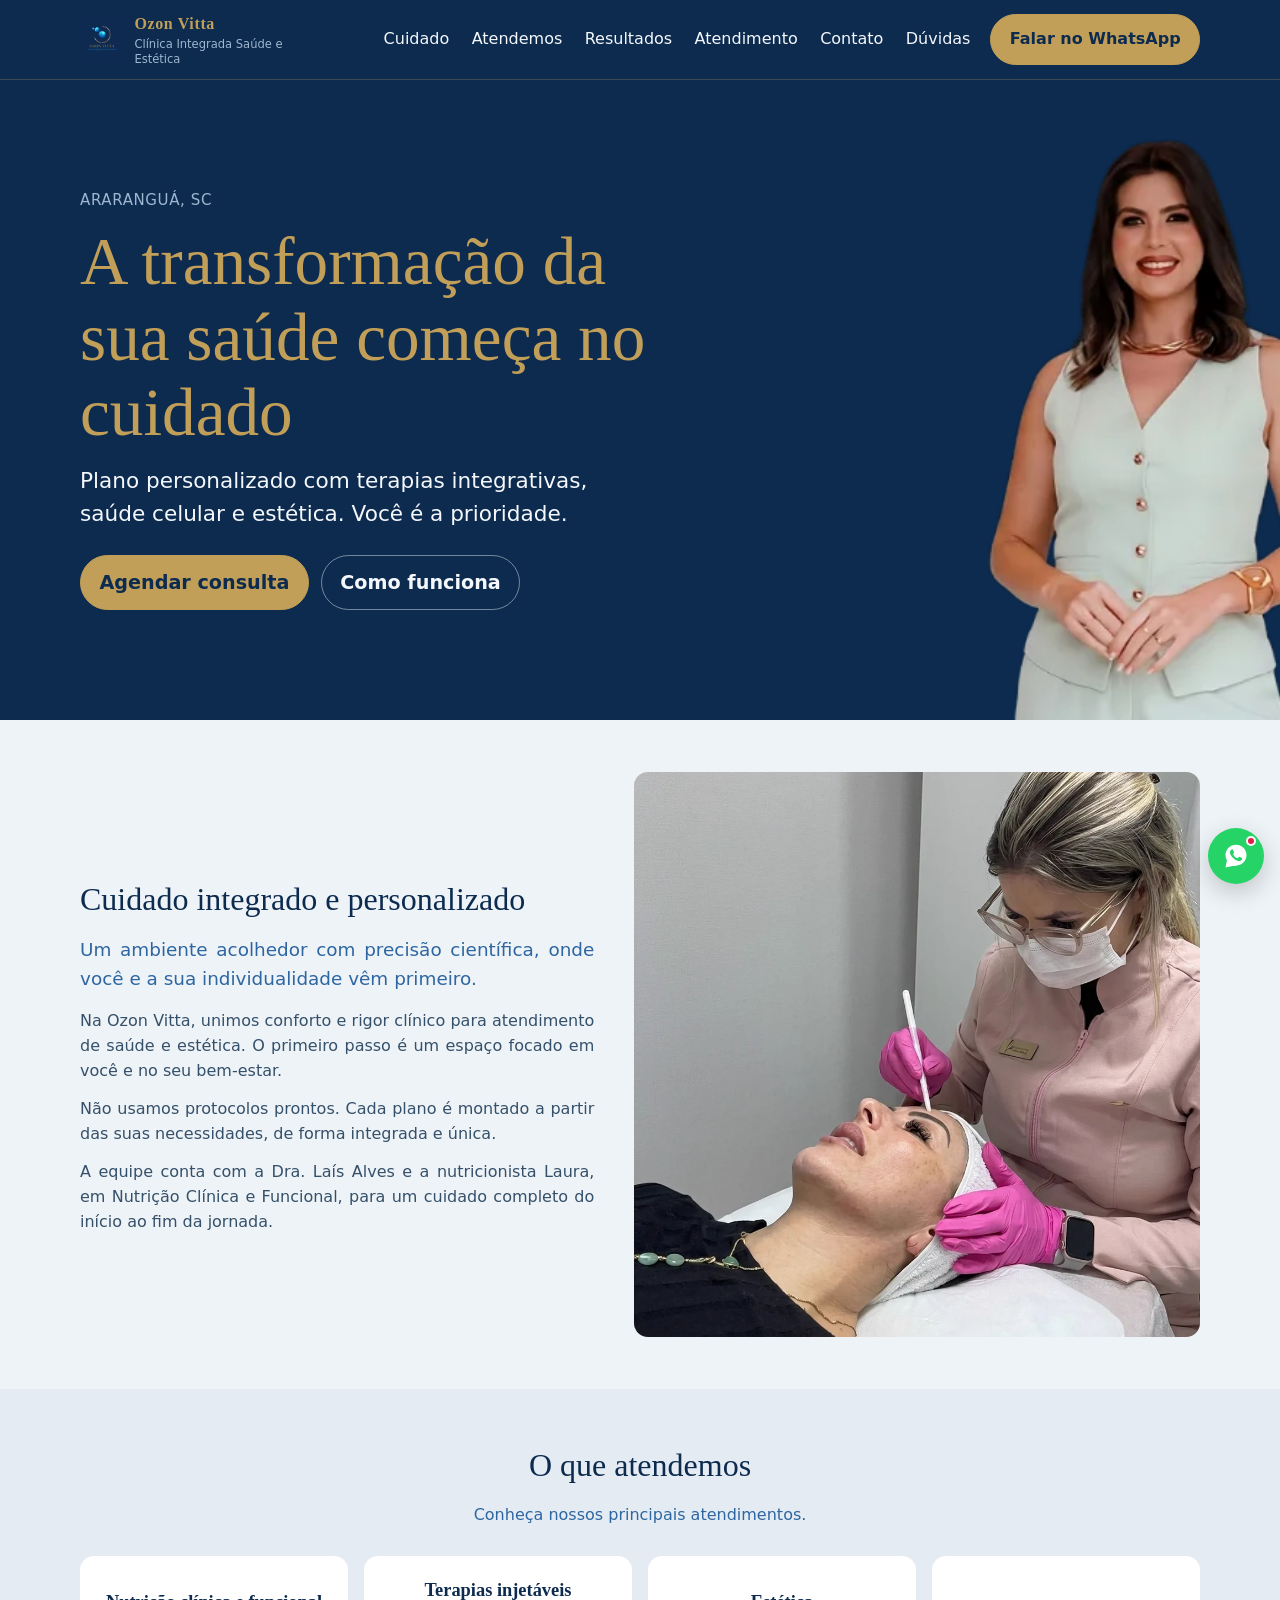
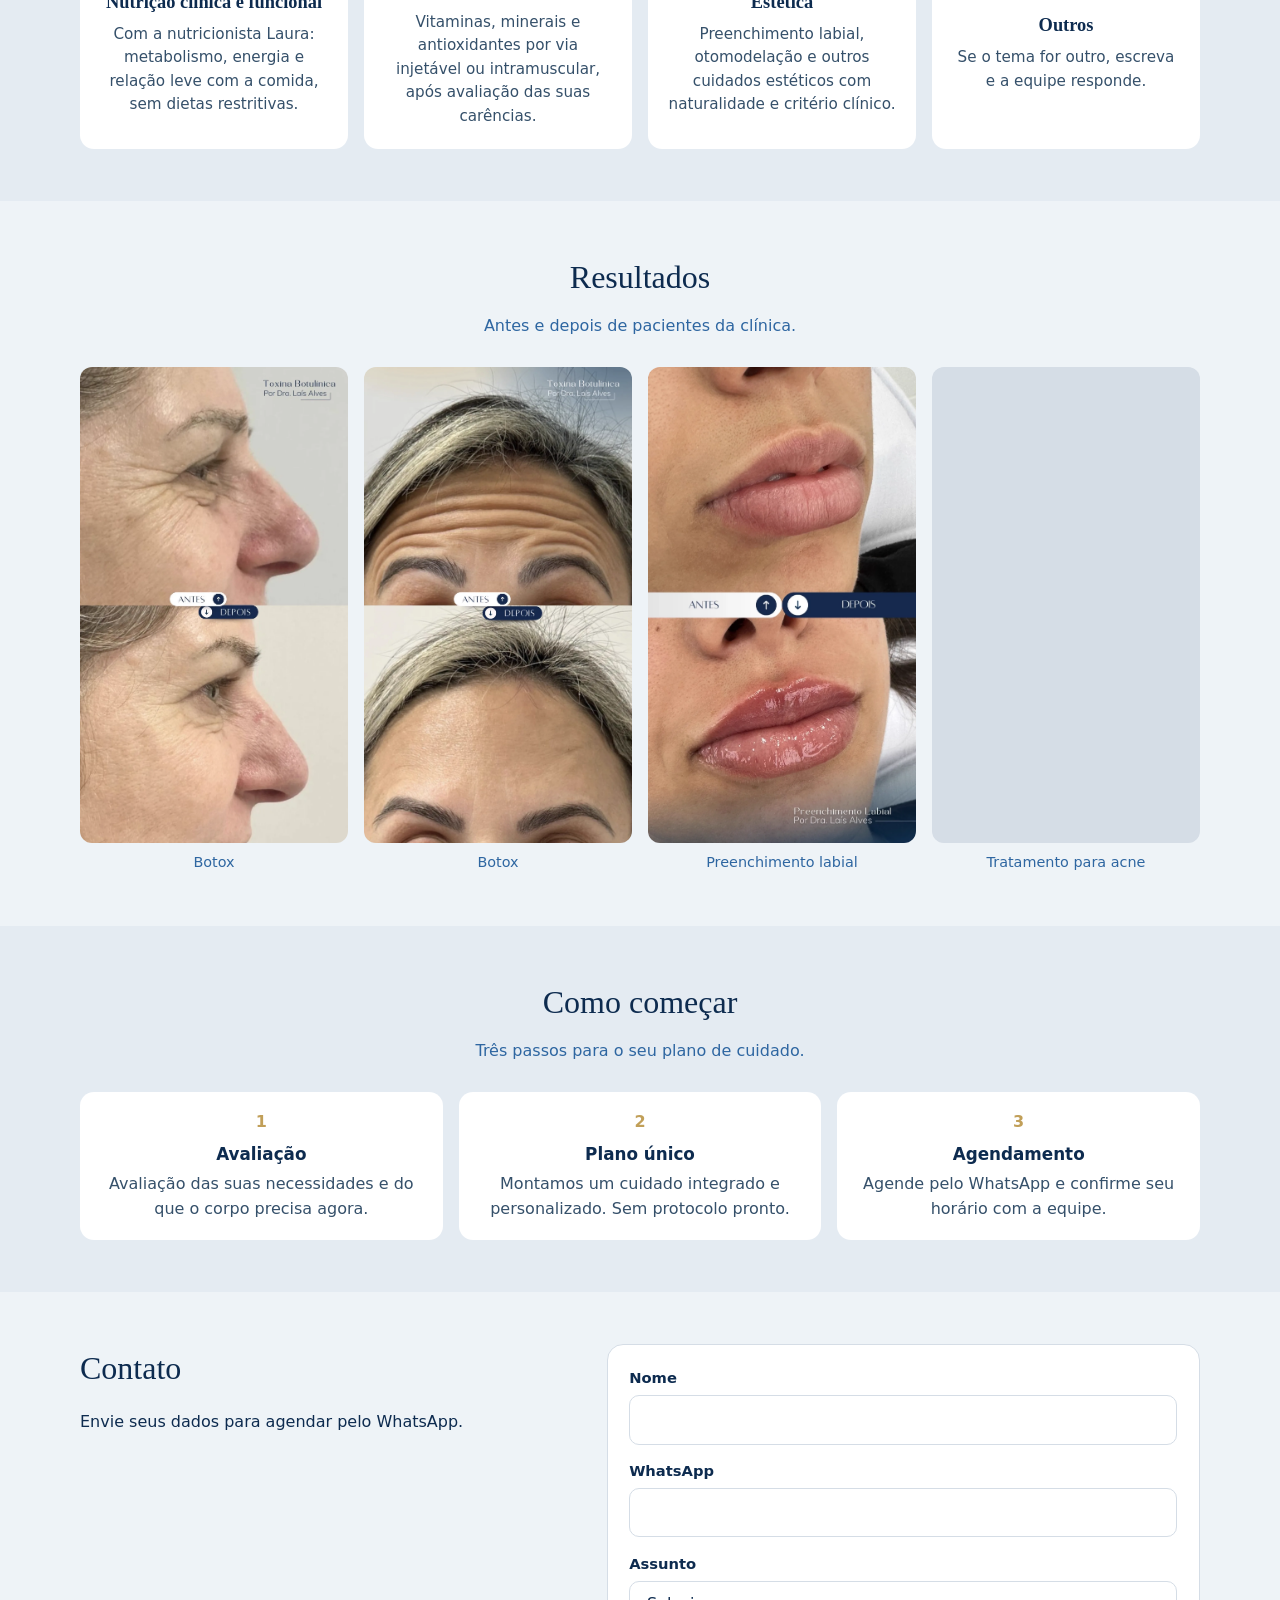
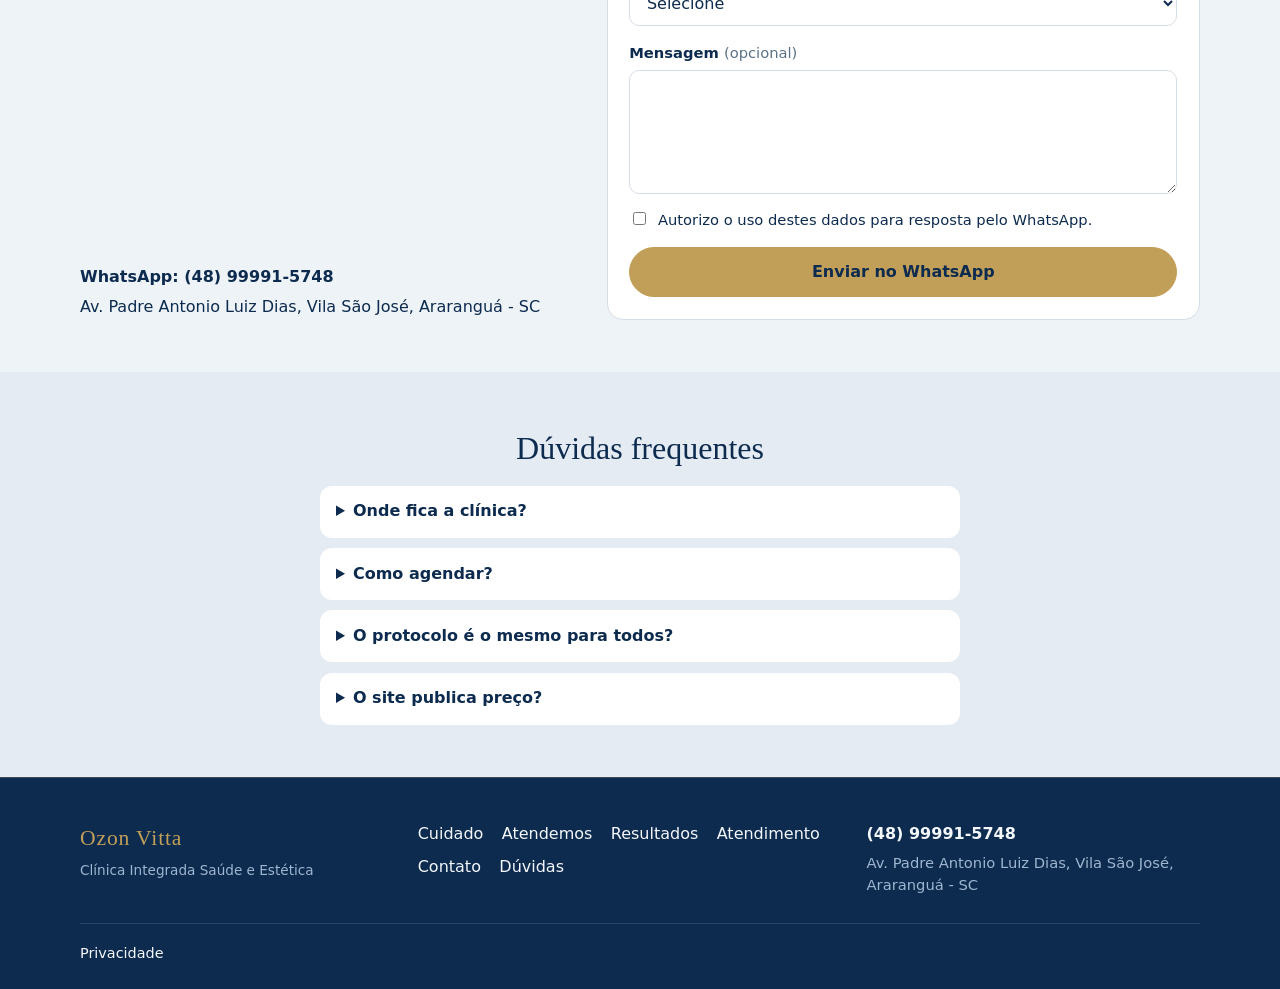
==== commit 3a371327: "Use animated WebP so the iPhone hero syringe stays transparent." ====
--- a/index.html
+++ b/index.html
@@ -10,7 +10,7 @@
   <meta property="og:type" content="website">
   <link rel="icon" href="assets/favicon.ico" sizes="any">
   <link rel="stylesheet" href="css/site.css">
-  <link rel="preload" href="assets/hero-mobile.webm?v=3" as="video" type="video/webm" media="(max-width: 719px)">
+  <link rel="preload" href="assets/hero-mobile.webp?v=4" as="image" type="image/webp" media="(max-width: 719px)">
   <script src="js/site-data.js"></script>
   <script src="js/contact.js" defer></script>
   <script src="js/nav.js" defer></script>
@@ -41,7 +41,7 @@
           <p class="eyebrow" data-hero-local>Araranguá, SC</p>
           <h1 data-hero-titulo>A transformação da sua saúde começa no cuidado</h1>
           <p class="hero-lead" data-hero-texto>Plano personalizado com terapias integrativas, saúde celular e estética. Você é a prioridade.</p>
-          <video class="hero-mobile-img" src="assets/hero-mobile.webm?v=3" poster="assets/hero-mobile.webp" width="340" height="510" autoplay muted loop playsinline preload="auto" disablepictureinpicture aria-hidden="true"></video>
+          <img class="hero-mobile-img" src="assets/hero-mobile.webp?v=4" width="400" height="536" alt="" decoding="async">
           <div class="hero-actions">
             <a class="btn btn-gold" href="#contato" data-cta-conversar>Agendar consulta</a>
             <a class="btn btn-ghost" href="#atendimento" data-cta-como>Como funciona</a>
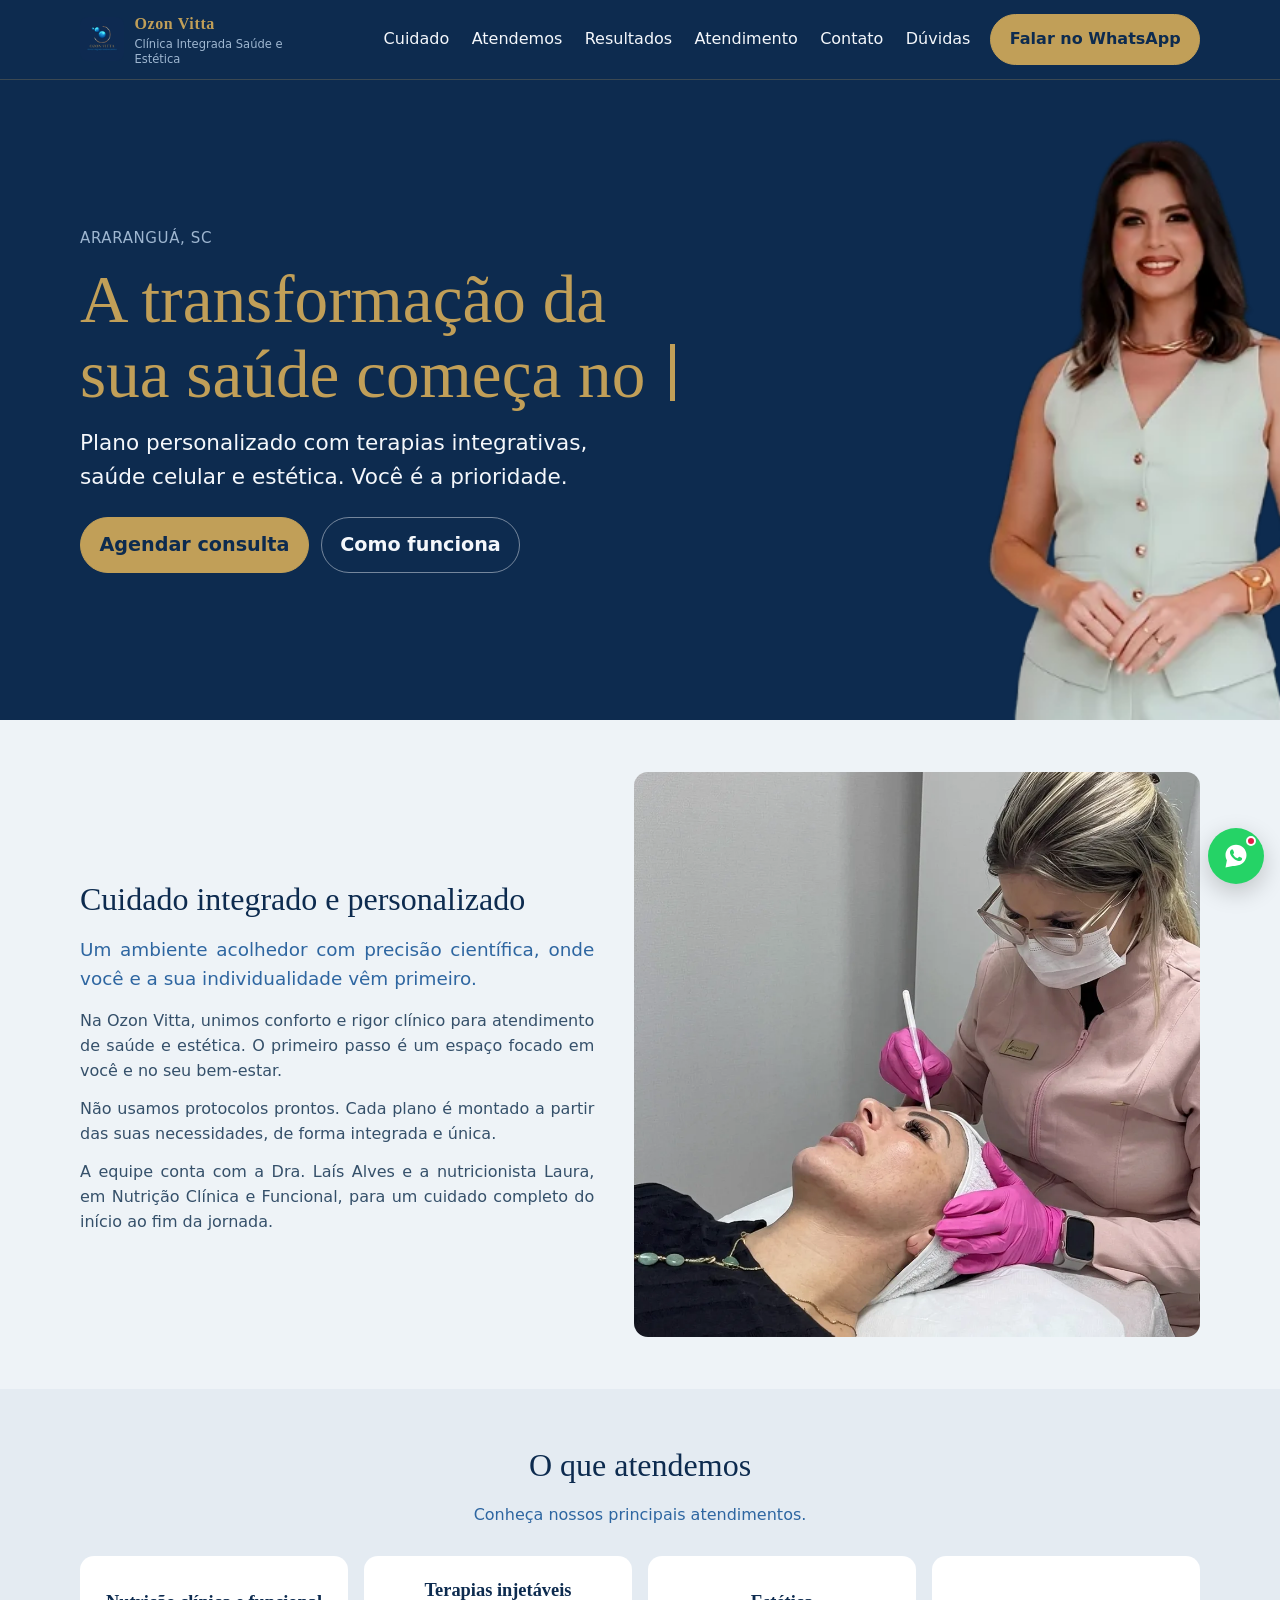
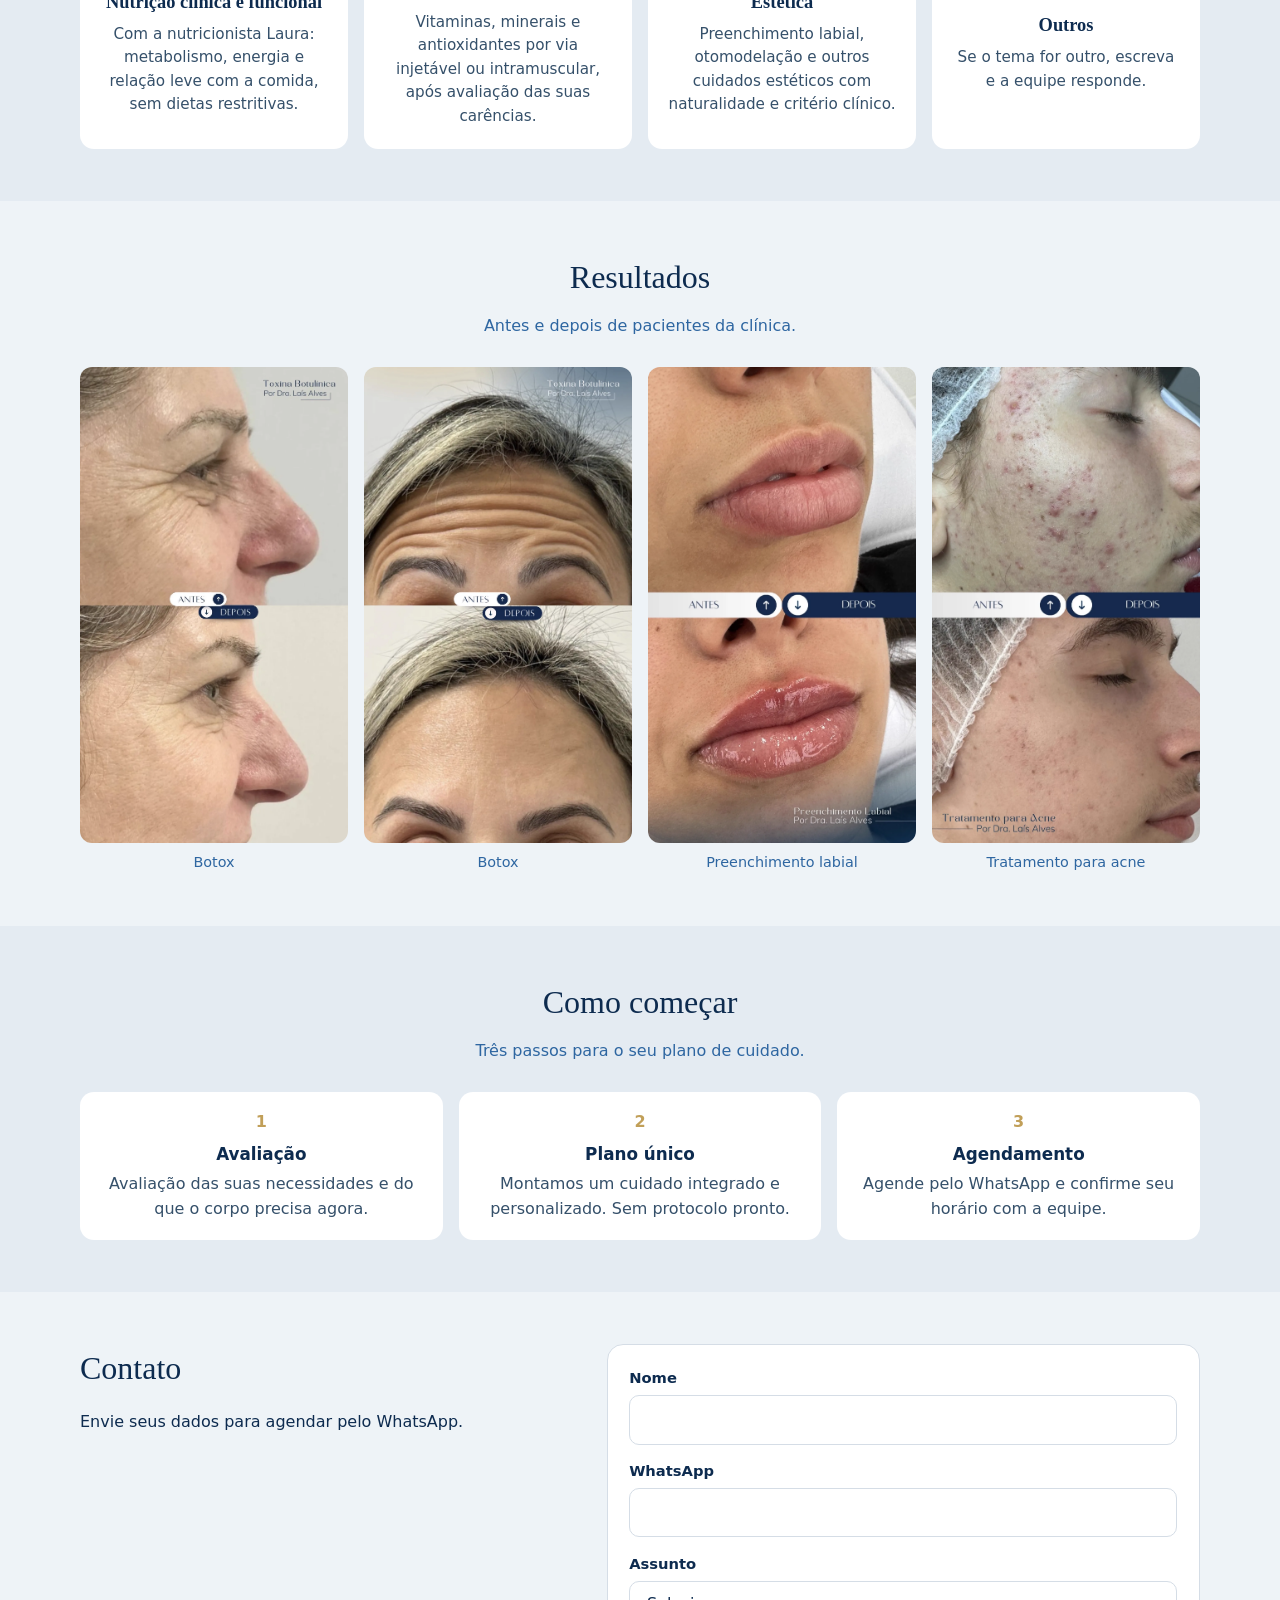
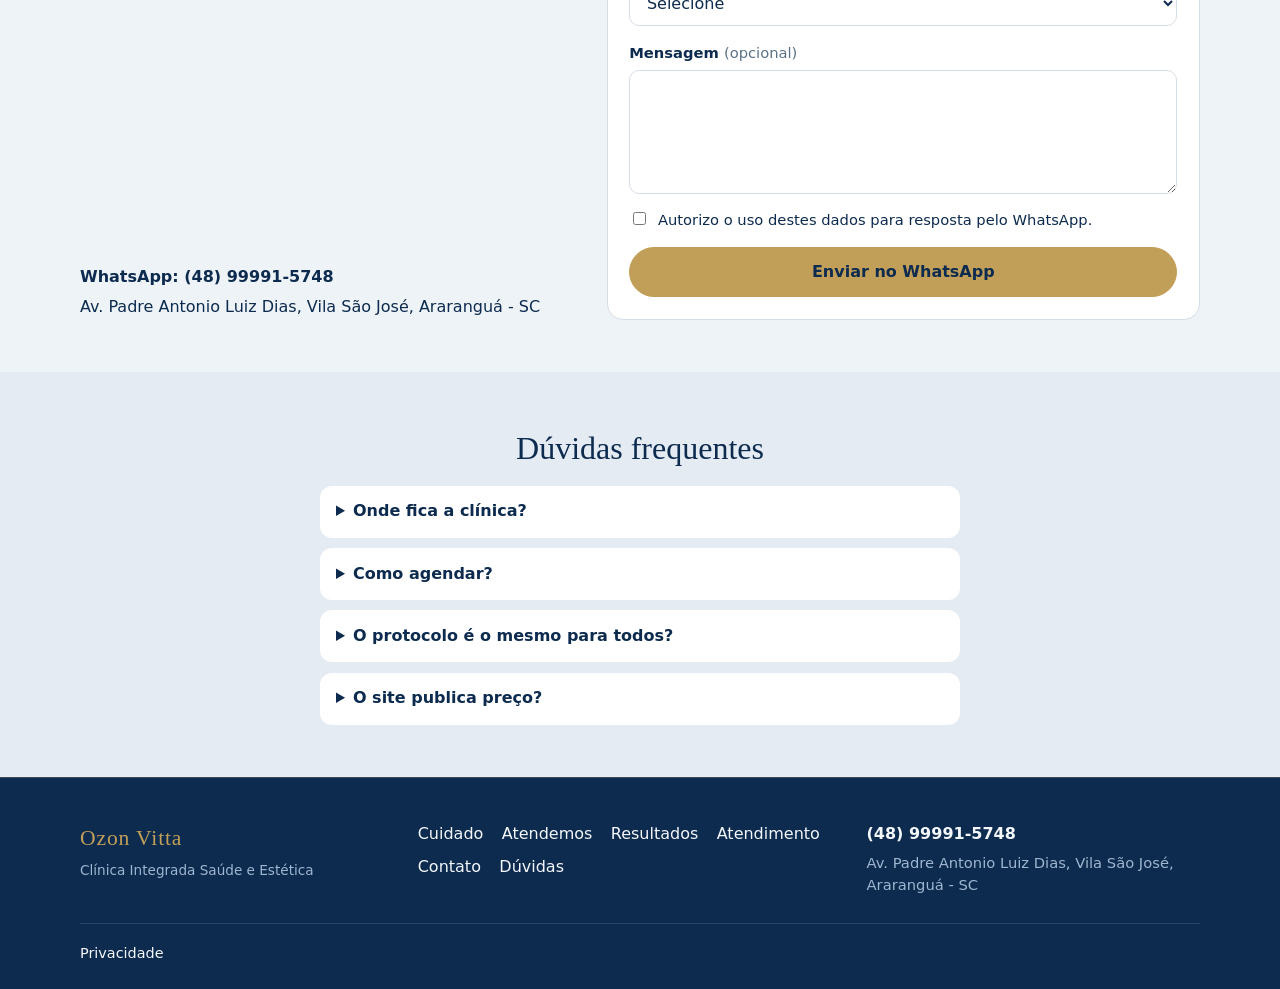
==== commit ef115e7f: "Paint the mobile syringe on the hero color so iPhone does not stack frames." ====
--- a/index.html
+++ b/index.html
@@ -10,7 +10,7 @@
   <meta property="og:type" content="website">
   <link rel="icon" href="assets/favicon.ico" sizes="any">
   <link rel="stylesheet" href="css/site.css">
-  <link rel="preload" href="assets/hero-mobile.webp?v=4" as="image" type="image/webp" media="(max-width: 719px)">
+  <link rel="preload" href="assets/hero-mobile.webp?v=5" as="image" type="image/webp" media="(max-width: 719px)">
   <script src="js/site-data.js"></script>
   <script src="js/contact.js" defer></script>
   <script src="js/nav.js" defer></script>
@@ -41,7 +41,7 @@
           <p class="eyebrow" data-hero-local>Araranguá, SC</p>
           <h1 data-hero-titulo>A transformação da sua saúde começa no cuidado</h1>
           <p class="hero-lead" data-hero-texto>Plano personalizado com terapias integrativas, saúde celular e estética. Você é a prioridade.</p>
-          <img class="hero-mobile-img" src="assets/hero-mobile.webp?v=4" width="400" height="536" alt="" decoding="async">
+          <img class="hero-mobile-img" src="assets/hero-mobile.webp?v=5" width="400" height="536" alt="" decoding="async">
           <div class="hero-actions">
             <a class="btn btn-gold" href="#contato" data-cta-conversar>Agendar consulta</a>
             <a class="btn btn-ghost" href="#atendimento" data-cta-como>Como funciona</a>
